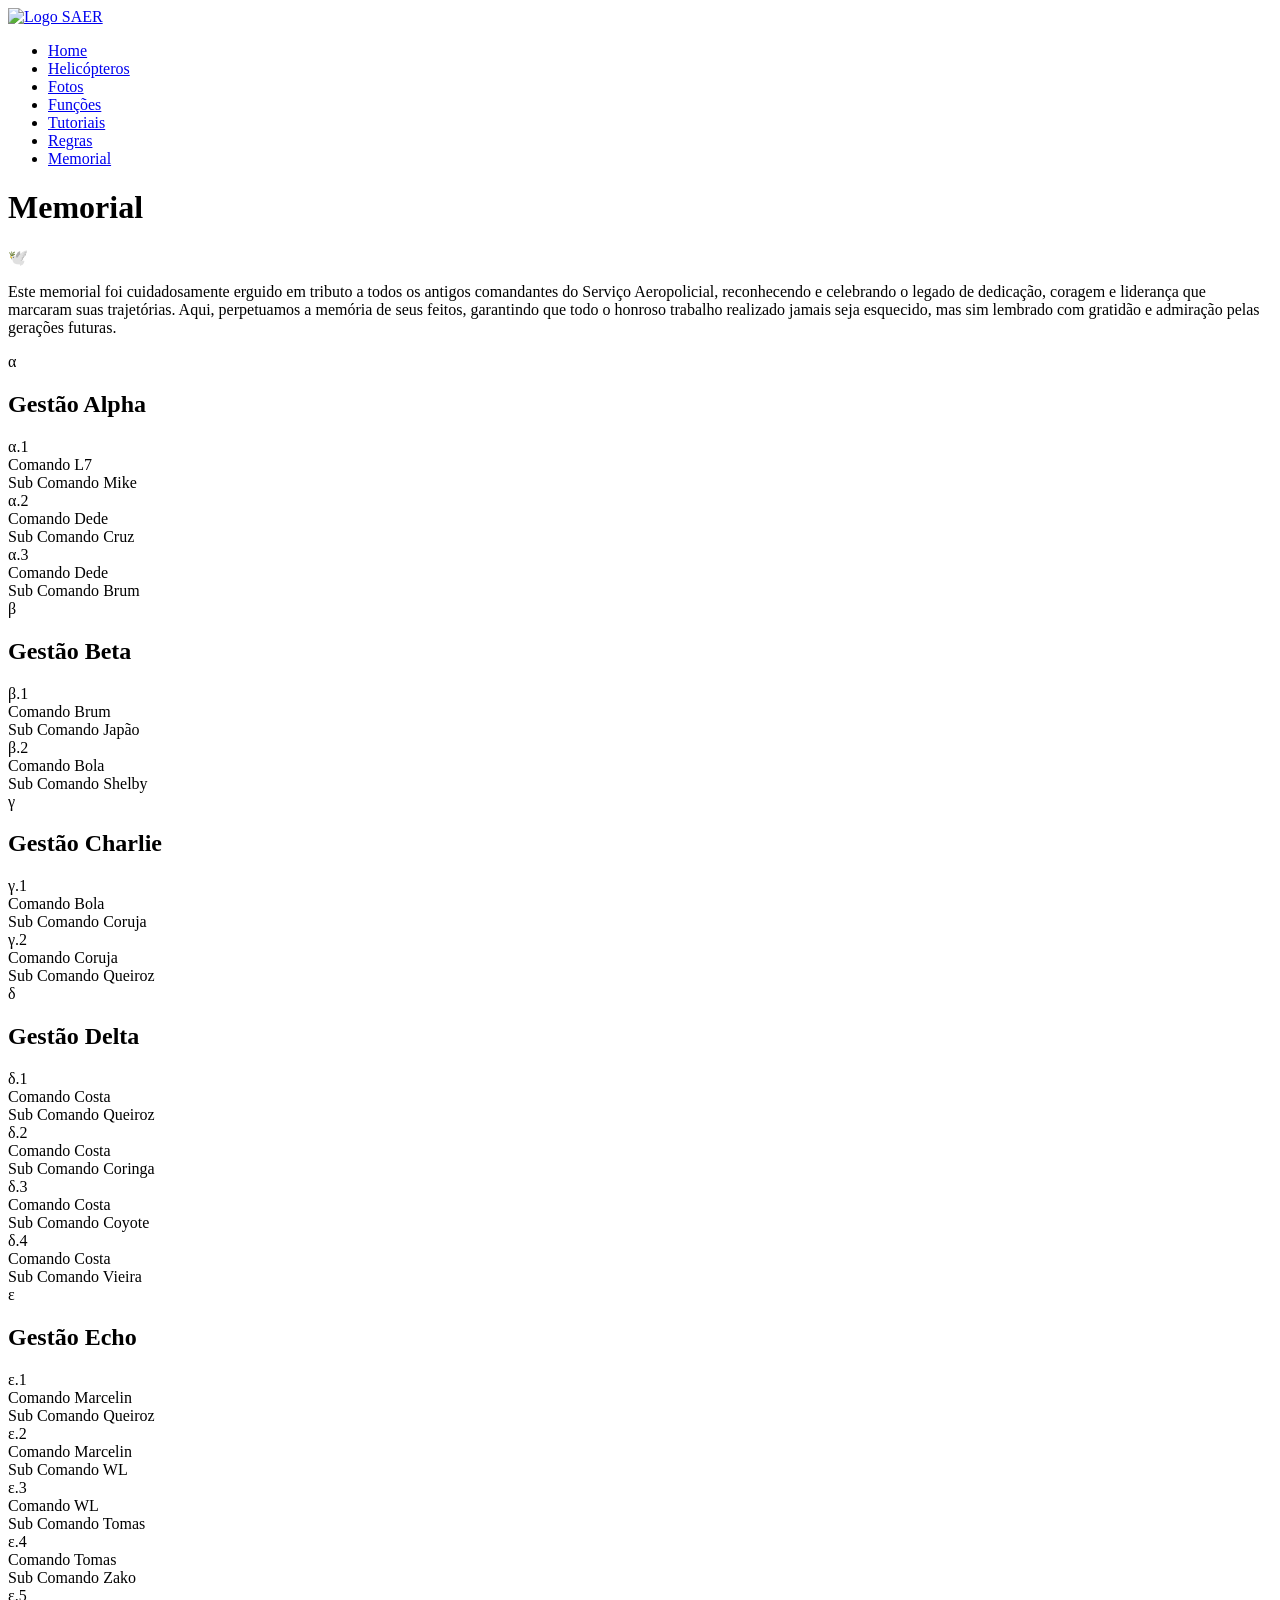
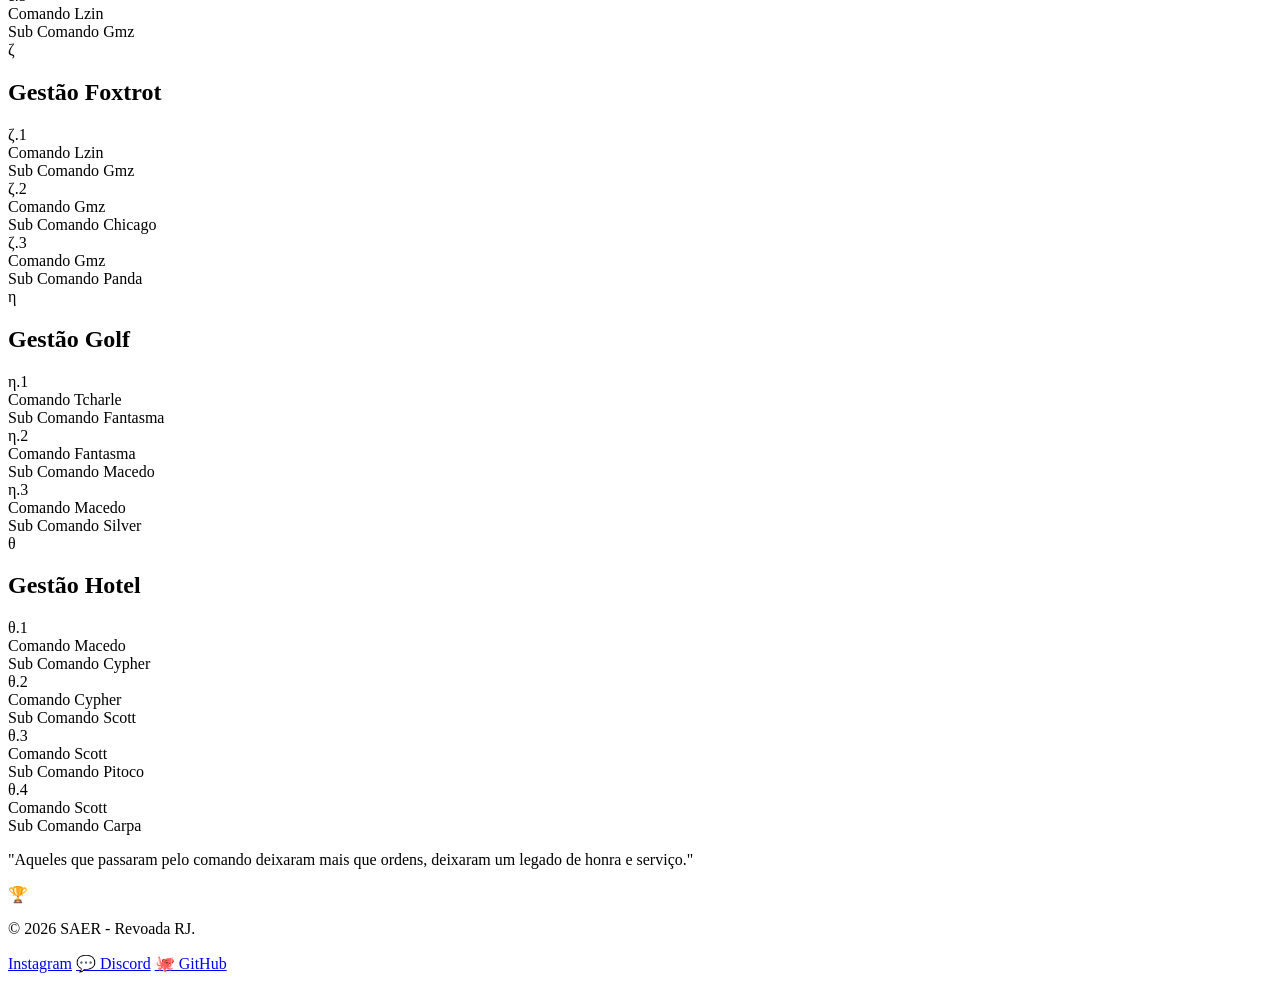
==== public/memorial.html @ 1b2224db "Update no memorial.html Carpa foi adicionado ao memorial." ====
<!DOCTYPE html>
<html lang="pt-br">
<head>
    <meta charset="UTF-8">
    <meta name="viewport" content="width=device-width, initial-scale=1.0">
    <title>SAER - Memorial</title>
    <link rel="stylesheet" href="../style/memorial.css">
    <link rel="icon" type="image/x-icon" href="../image/SaerLogo.png">
    <link href="https://fonts.googleapis.com/css2?family=Anton&display=swap" rel="stylesheet">
</head>
<body>
    <header class="header">
        <a href="../index.html" class="logo">
            <img src="../image/SaerLogo.png" alt="Logo SAER" class="logo1">
        </a>

        <nav>
            <ul class="nav-menu">
                <li><a href="../index.html">Home</a></li>
                <li><a href="helicopteros.html">Helicópteros</a></li>
                <li><a href="galeria.html">Fotos</a></li>
                <li><a href="funcoes.html">Funções</a></li>
                <li><a href="tutoriais.html">Tutoriais</a></li>
                <li><a href="regras.html">Regras</a></li>
                <li><a href="memorial.html" class="ativo">Memorial</a></li>
            </ul>
        </nav>
    </header>
    
    <main class="main">
        <div class="main-content">
            <h1>Memorial</h1>
        </div>
    </main>
    
    <section class="memorial-sec">
        <!-- Introdução -->
        <div class="memorial-intro">
            <div class="intro-icon">🕊️</div>
            <p>Este memorial foi cuidadosamente erguido em tributo a todos os antigos comandantes do Serviço Aeropolicial, reconhecendo e celebrando o legado de dedicação, coragem e liderança que marcaram suas trajetórias. Aqui, perpetuamos a memória de seus feitos, garantindo que todo o honroso trabalho realizado jamais seja esquecido, mas sim lembrado com gratidão e admiração pelas gerações futuras.</p>
        </div>

        <!-- Linha do Tempo das Gestões -->
        <div class="timeline">
            
            <!-- Gestão Alpha -->
            <div class="gestao-card">
                <div class="gestao-header alpha">
                    <div class="gestao-titulo">
                        <span class="gestao-letra">α</span>
                        <h2>Gestão Alpha</h2>
                    </div>
                    <div class="gestao-emblema"></div>
                </div>
                <div class="gestao-body">
                    <div class="comando-item">
                        <div class="comando-numero">α.1</div>
                        <div class="comando-detalhes">
                            <div class="cargo">
                                <span class="cargo-titulo">Comando</span>
                                <span class="cargo-nome">L7</span>
                            </div>
                            <div class="cargo">
                                <span class="cargo-titulo">Sub Comando</span>
                                <span class="cargo-nome">Mike</span>
                            </div>
                        </div>
                    </div>
                    <div class="comando-item">
                        <div class="comando-numero">α.2</div>
                        <div class="comando-detalhes">
                            <div class="cargo">
                                <span class="cargo-titulo">Comando</span>
                                <span class="cargo-nome">Dede</span>
                            </div>
                            <div class="cargo">
                                <span class="cargo-titulo">Sub Comando</span>
                                <span class="cargo-nome">Cruz</span>
                            </div>
                        </div>
                    </div>
                    <div class="comando-item">
                        <div class="comando-numero">α.3</div>
                        <div class="comando-detalhes">
                            <div class="cargo">
                                <span class="cargo-titulo">Comando</span>
                                <span class="cargo-nome">Dede</span>
                            </div>
                            <div class="cargo">
                                <span class="cargo-titulo">Sub Comando</span>
                                <span class="cargo-nome">Brum</span>
                            </div>
                        </div>
                    </div>
                </div>
            </div>

            <!-- Gestão Beta -->
            <div class="gestao-card">
                <div class="gestao-header beta">
                    <div class="gestao-titulo">
                        <span class="gestao-letra">β</span>
                        <h2>Gestão Beta</h2>
                    </div>
                    <div class="gestao-emblema"></div>
                </div>
                <div class="gestao-body">
                    <div class="comando-item">
                        <div class="comando-numero">β.1</div>
                        <div class="comando-detalhes">
                            <div class="cargo">
                                <span class="cargo-titulo">Comando</span>
                                <span class="cargo-nome">Brum</span>
                            </div>
                            <div class="cargo">
                                <span class="cargo-titulo">Sub Comando</span>
                                <span class="cargo-nome">Japão</span>
                            </div>
                        </div>
                    </div>
                    <div class="comando-item">
                        <div class="comando-numero">β.2</div>
                        <div class="comando-detalhes">
                            <div class="cargo">
                                <span class="cargo-titulo">Comando</span>
                                <span class="cargo-nome">Bola</span>
                            </div>
                            <div class="cargo">
                                <span class="cargo-titulo">Sub Comando</span>
                                <span class="cargo-nome">Shelby</span>
                            </div>
                        </div>
                    </div>
                </div>
            </div>

            <!-- Gestão Charlie -->
            <div class="gestao-card">
                <div class="gestao-header charlie">
                    <div class="gestao-titulo">
                        <span class="gestao-letra">γ</span>
                        <h2>Gestão Charlie</h2>
                    </div>
                    <div class="gestao-emblema"></div>
                </div>
                <div class="gestao-body">
                    <div class="comando-item">
                        <div class="comando-numero">γ.1</div>
                        <div class="comando-detalhes">
                            <div class="cargo">
                                <span class="cargo-titulo">Comando</span>
                                <span class="cargo-nome">Bola</span>
                            </div>
                            <div class="cargo">
                                <span class="cargo-titulo">Sub Comando</span>
                                <span class="cargo-nome">Coruja</span>
                            </div>
                        </div>
                    </div>
                    <div class="comando-item">
                        <div class="comando-numero">γ.2</div>
                        <div class="comando-detalhes">
                            <div class="cargo">
                                <span class="cargo-titulo">Comando</span>
                                <span class="cargo-nome">Coruja</span>
                            </div>
                            <div class="cargo">
                                <span class="cargo-titulo">Sub Comando</span>
                                <span class="cargo-nome">Queiroz</span>
                            </div>
                        </div>
                    </div>
                </div>
            </div>

            <!-- Gestão Delta -->
            <div class="gestao-card">
                <div class="gestao-header delta">
                    <div class="gestao-titulo">
                        <span class="gestao-letra">δ</span>
                        <h2>Gestão Delta</h2>
                    </div>
                    <div class="gestao-emblema"></div>
                </div>
                <div class="gestao-body">
                    <div class="comando-item">
                        <div class="comando-numero">δ.1</div>
                        <div class="comando-detalhes">
                            <div class="cargo">
                                <span class="cargo-titulo">Comando</span>
                                <span class="cargo-nome">Costa</span>
                            </div>
                            <div class="cargo">
                                <span class="cargo-titulo">Sub Comando</span>
                                <span class="cargo-nome">Queiroz</span>
                            </div>
                        </div>
                    </div>
                    <div class="comando-item">
                        <div class="comando-numero">δ.2</div>
                        <div class="comando-detalhes">
                            <div class="cargo">
                                <span class="cargo-titulo">Comando</span>
                                <span class="cargo-nome">Costa</span>
                            </div>
                            <div class="cargo">
                                <span class="cargo-titulo">Sub Comando</span>
                                <span class="cargo-nome">Coringa</span>
                            </div>
                        </div>
                    </div>
                    <div class="comando-item">
                        <div class="comando-numero">δ.3</div>
                        <div class="comando-detalhes">
                            <div class="cargo">
                                <span class="cargo-titulo">Comando</span>
                                <span class="cargo-nome">Costa</span>
                            </div>
                            <div class="cargo">
                                <span class="cargo-titulo">Sub Comando</span>
                                <span class="cargo-nome">Coyote</span>
                            </div>
                        </div>
                    </div>
                    <div class="comando-item">
                        <div class="comando-numero">δ.4</div>
                        <div class="comando-detalhes">
                            <div class="cargo">
                                <span class="cargo-titulo">Comando</span>
                                <span class="cargo-nome">Costa</span>
                            </div>
                            <div class="cargo">
                                <span class="cargo-titulo">Sub Comando</span>
                                <span class="cargo-nome">Vieira</span>
                            </div>
                        </div>
                    </div>
                </div>
            </div>

            <!-- Gestão Echo -->
            <div class="gestao-card">
                <div class="gestao-header echo">
                    <div class="gestao-titulo">
                        <span class="gestao-letra">ε</span>
                        <h2>Gestão Echo</h2>
                    </div>
                    <div class="gestao-emblema"></div>
                </div>
                <div class="gestao-body">
                    <div class="comando-item">
                        <div class="comando-numero">ε.1</div>
                        <div class="comando-detalhes">
                            <div class="cargo">
                                <span class="cargo-titulo">Comando</span>
                                <span class="cargo-nome">Marcelin</span>
                            </div>
                            <div class="cargo">
                                <span class="cargo-titulo">Sub Comando</span>
                                <span class="cargo-nome">Queiroz</span>
                            </div>
                        </div>
                    </div>
                    <div class="comando-item">
                        <div class="comando-numero">ε.2</div>
                        <div class="comando-detalhes">
                            <div class="cargo">
                                <span class="cargo-titulo">Comando</span>
                                <span class="cargo-nome">Marcelin</span>
                            </div>
                            <div class="cargo">
                                <span class="cargo-titulo">Sub Comando</span>
                                <span class="cargo-nome">WL</span>
                            </div>
                        </div>
                    </div>
                    <div class="comando-item">
                        <div class="comando-numero">ε.3</div>
                        <div class="comando-detalhes">
                            <div class="cargo">
                                <span class="cargo-titulo">Comando</span>
                                <span class="cargo-nome">WL</span>
                            </div>
                            <div class="cargo">
                                <span class="cargo-titulo">Sub Comando</span>
                                <span class="cargo-nome">Tomas</span>
                            </div>
                        </div>
                    </div>
                    <div class="comando-item">
                        <div class="comando-numero">ε.4</div>
                        <div class="comando-detalhes">
                            <div class="cargo">
                                <span class="cargo-titulo">Comando</span>
                                <span class="cargo-nome">Tomas</span>
                            </div>
                            <div class="cargo">
                                <span class="cargo-titulo">Sub Comando</span>
                                <span class="cargo-nome">Zako</span>
                            </div>
                        </div>
                    </div>
                    <div class="comando-item">
                        <div class="comando-numero">ε.5</div>
                        <div class="comando-detalhes">
                            <div class="cargo">
                                <span class="cargo-titulo">Comando</span>
                                <span class="cargo-nome">Lzin</span>
                            </div>
                            <div class="cargo">
                                <span class="cargo-titulo">Sub Comando</span>
                                <span class="cargo-nome">Gmz</span>
                            </div>
                        </div>
                    </div>
                </div>
            </div>

            <!-- Gestão Foxtrot -->
            <div class="gestao-card">
                <div class="gestao-header foxtrot">
                    <div class="gestao-titulo">
                        <span class="gestao-letra">ζ</span>
                        <h2>Gestão Foxtrot</h2>
                    </div>
                    <div class="gestao-emblema"></div>
                </div>
                <div class="gestao-body">
                    <div class="comando-item">
                        <div class="comando-numero">ζ.1</div>
                        <div class="comando-detalhes">
                            <div class="cargo">
                                <span class="cargo-titulo">Comando</span>
                                <span class="cargo-nome">Lzin</span>
                            </div>
                            <div class="cargo">
                                <span class="cargo-titulo">Sub Comando</span>
                                <span class="cargo-nome">Gmz</span>
                            </div>
                        </div>
                    </div>
                    <div class="comando-item">
                        <div class="comando-numero">ζ.2</div>
                        <div class="comando-detalhes">
                            <div class="cargo">
                                <span class="cargo-titulo">Comando</span>
                                <span class="cargo-nome">Gmz</span>
                            </div>
                            <div class="cargo">
                                <span class="cargo-titulo">Sub Comando</span>
                                <span class="cargo-nome">Chicago</span>
                            </div>
                        </div>
                    </div>
                    <div class="comando-item">
                        <div class="comando-numero">ζ.3</div>
                        <div class="comando-detalhes">
                            <div class="cargo">
                                <span class="cargo-titulo">Comando</span>
                                <span class="cargo-nome">Gmz</span>
                            </div>
                            <div class="cargo">
                                <span class="cargo-titulo">Sub Comando</span>
                                <span class="cargo-nome">Panda</span>
                            </div>
                        </div>
                    </div>
                </div>
            </div>

            <!-- Gestão Golf -->
            <div class="gestao-card">
                <div class="gestao-header golf">
                    <div class="gestao-titulo">
                        <span class="gestao-letra">η</span>
                        <h2>Gestão Golf</h2>
                    </div>
                    <div class="gestao-emblema"></div>
                </div>
                <div class="gestao-body">
                    <div class="comando-item">
                        <div class="comando-numero">η.1</div>
                        <div class="comando-detalhes">
                            <div class="cargo">
                                <span class="cargo-titulo">Comando</span>
                                <span class="cargo-nome">Tcharle</span>
                            </div>
                            <div class="cargo">
                                <span class="cargo-titulo">Sub Comando</span>
                                <span class="cargo-nome">Fantasma</span>
                            </div>
                        </div>
                    </div>
                    <div class="comando-item">
                        <div class="comando-numero">η.2</div>
                        <div class="comando-detalhes">
                            <div class="cargo">
                                <span class="cargo-titulo">Comando</span>
                                <span class="cargo-nome">Fantasma</span>
                            </div>
                            <div class="cargo">
                                <span class="cargo-titulo">Sub Comando</span>
                                <span class="cargo-nome">Macedo</span>
                            </div>
                        </div>
                    </div>
                    <div class="comando-item">
                        <div class="comando-numero">η.3</div>
                        <div class="comando-detalhes">
                            <div class="cargo">
                                <span class="cargo-titulo">Comando</span>
                                <span class="cargo-nome">Macedo</span>
                            </div>
                            <div class="cargo">
                                <span class="cargo-titulo">Sub Comando</span>
                                <span class="cargo-nome">Silver</span>
                            </div>
                        </div>
                    </div>
                </div>
            </div>

            <!-- Gestão Hotel -->
            <div class="gestao-card">
                <div class="gestao-header hotel">
                    <div class="gestao-titulo">
                        <span class="gestao-letra">θ</span>
                        <h2>Gestão Hotel</h2>
                    </div>
                    <div class="gestao-emblema"></div>
                </div>
                <div class="gestao-body">
                    <div class="comando-item">
                        <div class="comando-numero">θ.1</div>
                        <div class="comando-detalhes">
                            <div class="cargo">
                                <span class="cargo-titulo">Comando</span>
                                <span class="cargo-nome">Macedo</span>
                            </div>
                            <div class="cargo">
                                <span class="cargo-titulo">Sub Comando</span>
                                <span class="cargo-nome">Cypher</span>
                            </div>
                        </div>
                    </div>
                    <div class="comando-item">
                        <div class="comando-numero">θ.2</div>
                        <div class="comando-detalhes">
                            <div class="cargo">
                                <span class="cargo-titulo">Comando</span>
                                <span class="cargo-nome">Cypher</span>
                            </div>
                            <div class="cargo">
                                <span class="cargo-titulo">Sub Comando</span>
                                <span class="cargo-nome">Scott</span>
                            </div>
                        </div>
                    </div>
                    <div class="comando-item">
                        <div class="comando-numero">θ.3</div>
                        <div class="comando-detalhes">
                            <div class="cargo">
                                <span class="cargo-titulo">Comando</span>
                                <span class="cargo-nome">Scott</span>
                            </div>
                            <div class="cargo">
                                <span class="cargo-titulo">Sub Comando</span>
                                <span class="cargo-nome">Pitoco</span>
                            </div>
                        </div>
                        
                    </div>
                    <div class="comando-item">
                        <div class="comando-numero">θ.4</div>
                        <div class="comando-detalhes">
                            <div class="cargo">
                                <span class="cargo-titulo">Comando</span>
                                <span class="cargo-nome">Scott</span>
                            </div>
                            <div class="cargo">
                                <span class="cargo-titulo">Sub Comando</span>
                                <span class="cargo-nome">Carpa</span>
                            </div>
                </div>
            </div>

        </div>

        <!-- Mensagem Final -->
        <div class="memorial-footer">
            <p>"Aqueles que passaram pelo comando deixaram mais que ordens, deixaram um legado de honra e serviço."</p>
            <span class="footer-icon">🏆</span>
        </div>
    </section>
    
    <footer class="rodape">
        <div class="rodape-conteudo">
            <p>&copy; 2026 SAER - Revoada RJ.</p>
            <div class="redes">
                <a href="#">Instagram</a>
                <a href="https://discord.com/channels/1052430488205283449/1271597439274713162" title="Discord">💬 Discord</a>
                <a href="https://github.com/scotthzx" title="GitHub">🐙 GitHub</a>
            </div>
        </div>
    </footer>
</body>
</html>
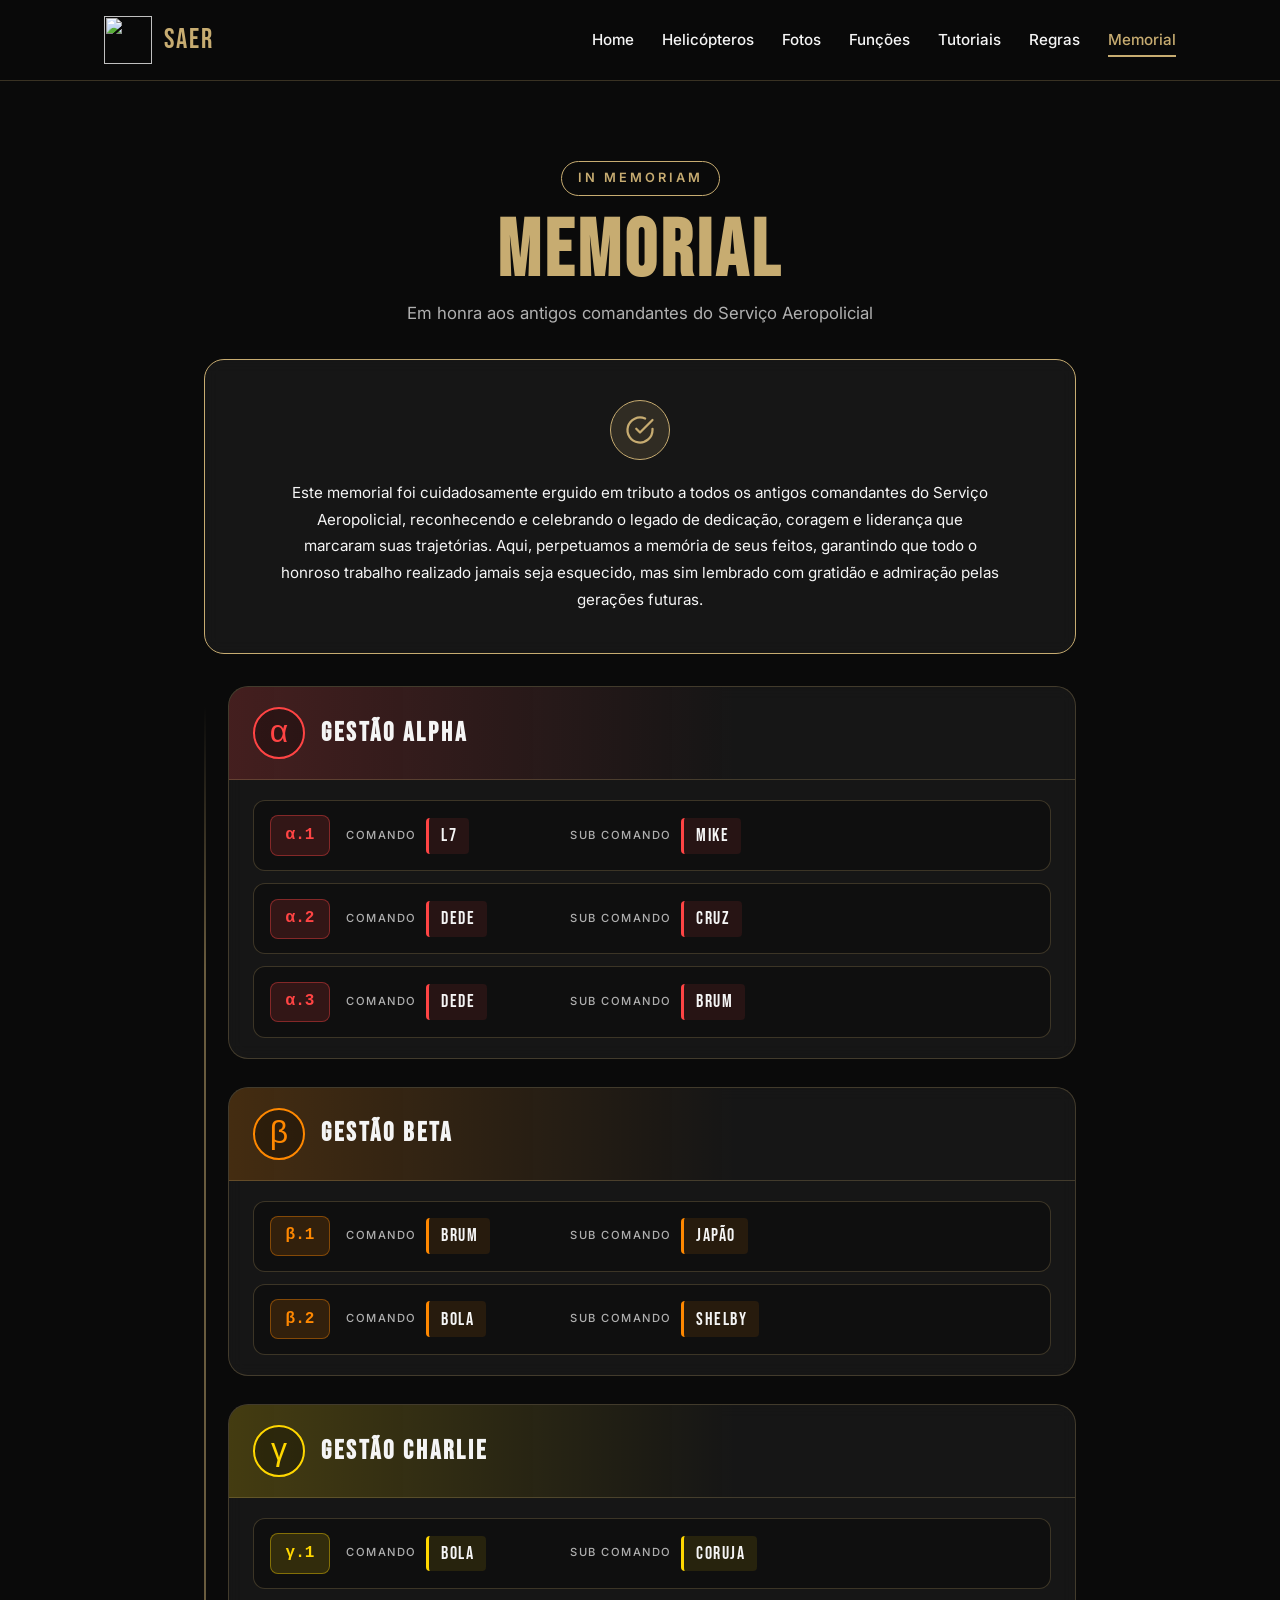
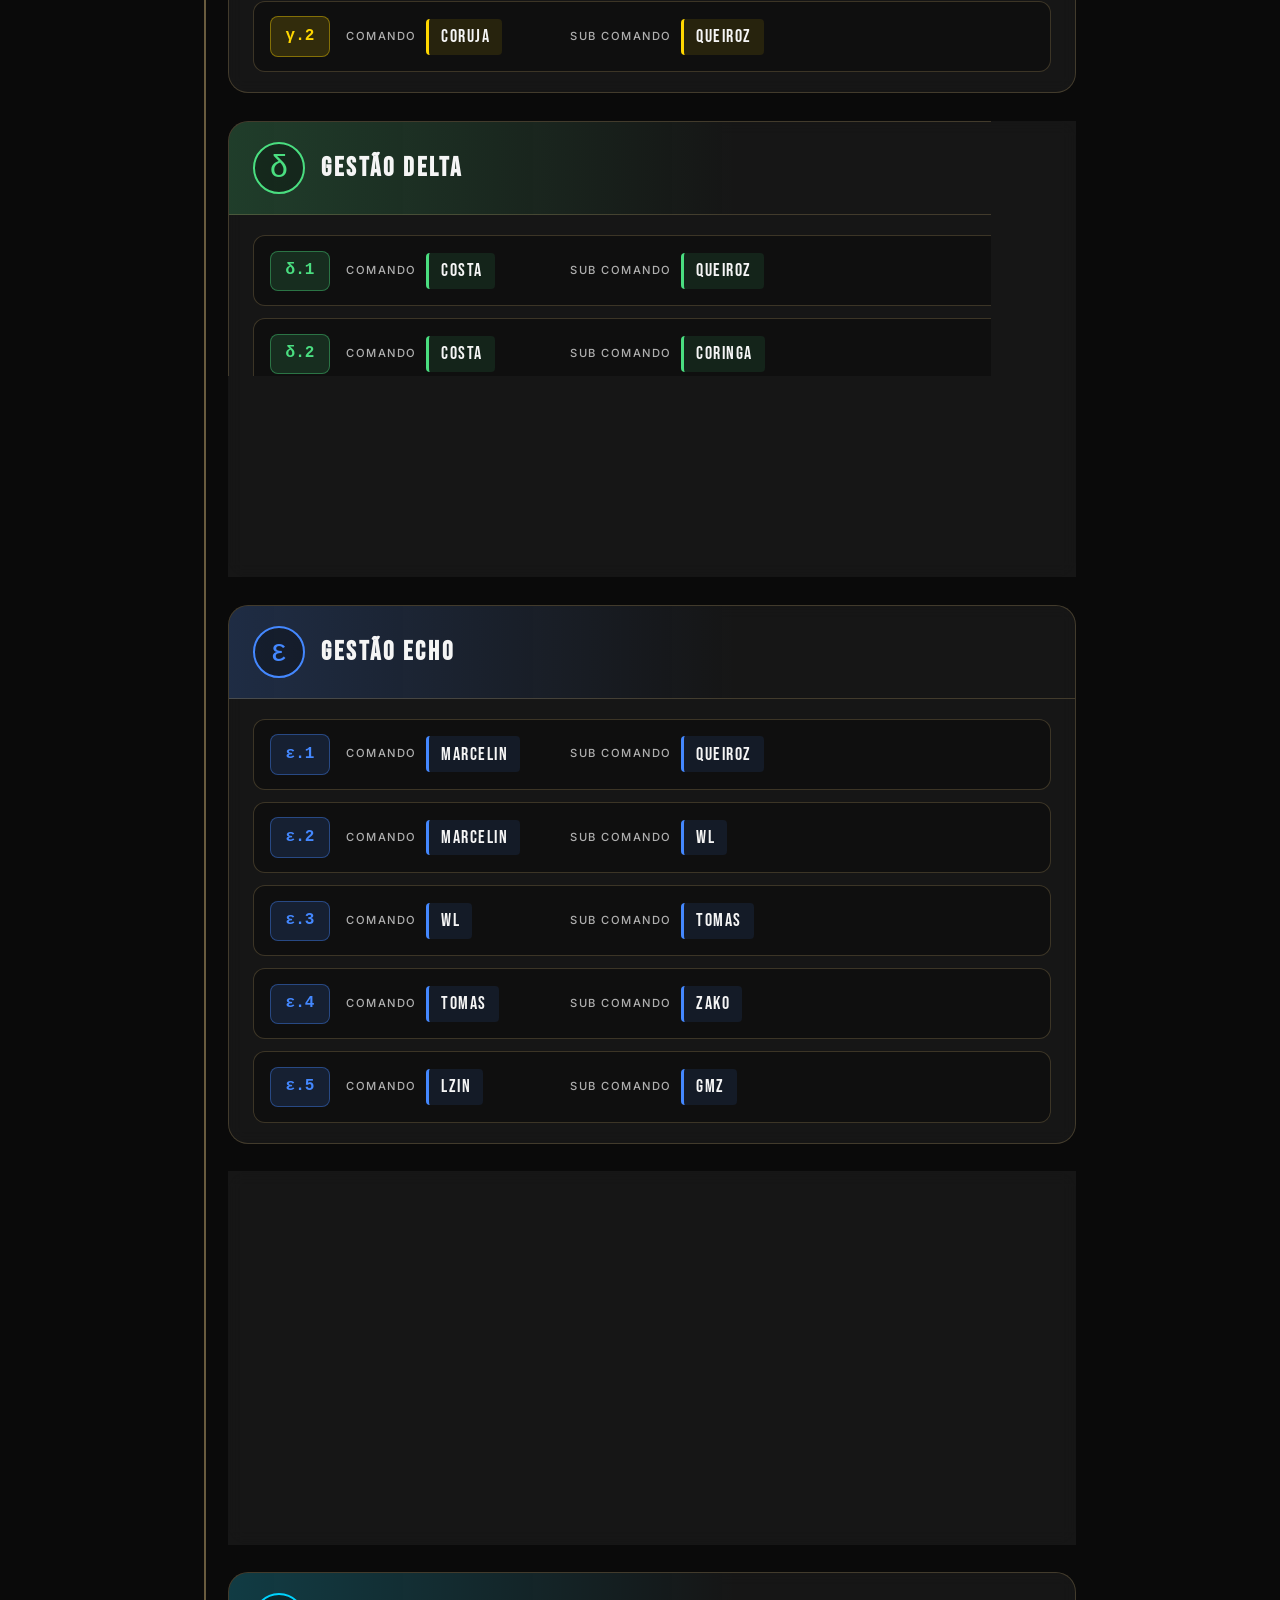
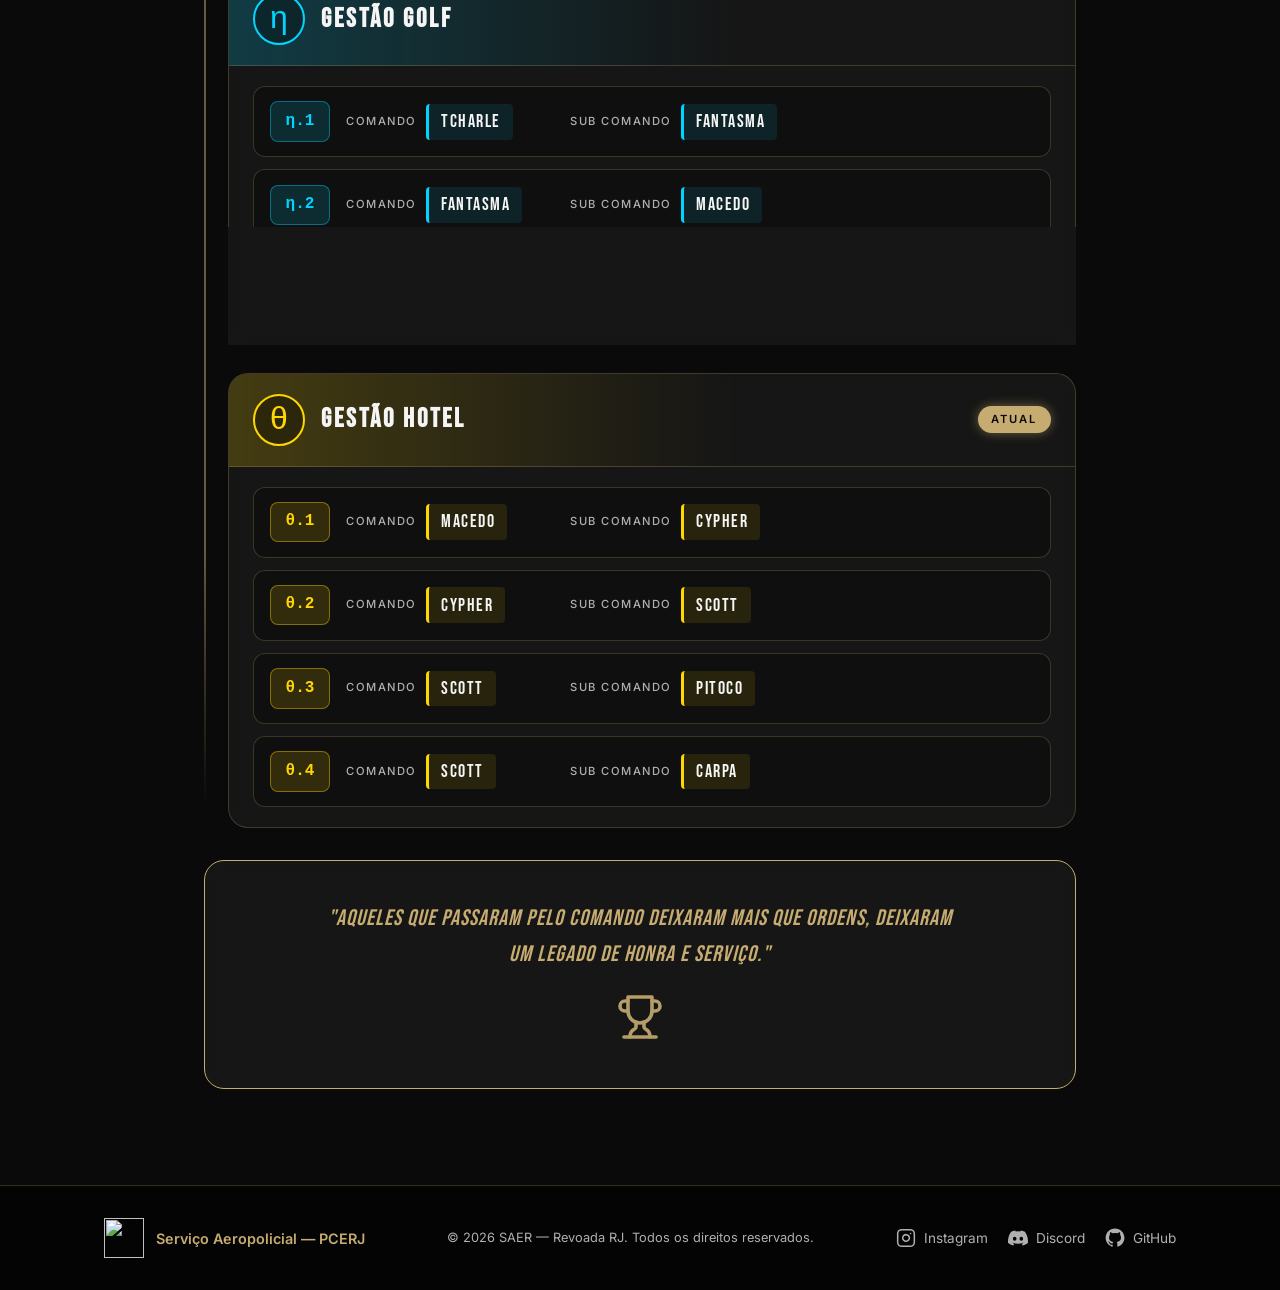
==== commit 03590bc3: "Remake do Site do SAER" ====
--- a/public/memorial.html
+++ b/public/memorial.html
@@ -1,507 +1,476 @@
 <!DOCTYPE html>
 <html lang="pt-br">
+
 <head>
     <meta charset="UTF-8">
     <meta name="viewport" content="width=device-width, initial-scale=1.0">
-    <title>SAER - Memorial</title>
-    <link rel="stylesheet" href="../style/memorial.css">
-    <link rel="icon" type="image/x-icon" href="../image/SaerLogo.png">
-    <link href="https://fonts.googleapis.com/css2?family=Anton&display=swap" rel="stylesheet">
+    <meta name="description"
+        content="Memorial do SAER - Homenagem aos antigos comandantes do Serviço Aeropolicial da PCERJ.">
+    <meta name="theme-color" content="#0a0a0a">
+
+    <meta property="og:title" content="Memorial - SAER">
+    <meta property="og:description" content="Homenagem aos antigos comandantes do Serviço Aeropolicial.">
+    <meta property="og:image" content="../image/SaerLogo.png">
+    <meta property="og:type" content="website">
+
+    <title>Memorial - SAER</title>
+
+    <link rel="icon" type="image/png" href="../image/SaerLogo.png">
+
+    <link rel="preconnect" href="https://fonts.googleapis.com">
+    <link rel="preconnect" href="https://fonts.gstatic.com" crossorigin>
+    <link href="https://fonts.googleapis.com/css2?family=Bebas+Neue&family=Inter:wght@400;500;600;700&display=swap"
+        rel="stylesheet">
+
+    <link rel="stylesheet" href="../css/base.css">
+    <link rel="stylesheet" href="../css/memorial.css">
+
+    <script defer src="../script/app5.js"></script>
 </head>
+
 <body>
+
+    <!-- ==================== HEADER ==================== -->
     <header class="header">
-        <a href="../index.html" class="logo">
-            <img src="../image/SaerLogo.png" alt="Logo SAER" class="logo1">
-        </a>
-
-        <nav>
-            <ul class="nav-menu">
-                <li><a href="../index.html">Home</a></li>
-                <li><a href="helicopteros.html">Helicópteros</a></li>
-                <li><a href="galeria.html">Fotos</a></li>
-                <li><a href="funcoes.html">Funções</a></li>
-                <li><a href="tutoriais.html">Tutoriais</a></li>
-                <li><a href="regras.html">Regras</a></li>
-                <li><a href="memorial.html" class="ativo">Memorial</a></li>
-            </ul>
-        </nav>
+        <div class="header-container">
+            <a href="../index.html" class="logo" aria-label="SAER - Página inicial">
+                <img src="../image/SaerLogo.png" alt="" width="48" height="48">
+                <span class="logo-texto">SAER</span>
+            </a>
+
+            <button class="menu-toggle" aria-label="Abrir menu" aria-expanded="false" aria-controls="nav-menu">
+                <svg width="28" height="28" viewBox="0 0 24 24" fill="none" stroke="currentColor" stroke-width="2"
+                    stroke-linecap="round" aria-hidden="true">
+                    <line x1="3" y1="6" x2="21" y2="6" />
+                    <line x1="3" y1="12" x2="21" y2="12" />
+                    <line x1="3" y1="18" x2="21" y2="18" />
+                </svg>
+            </button>
+
+            <nav class="nav" aria-label="Menu principal">
+                <ul class="nav-menu" id="nav-menu">
+                    <li><a href="../index.html">Home</a></li>
+                    <li><a href="helicopteros.html">Helicópteros</a></li>
+                    <li><a href="galeria.html">Fotos</a></li>
+                    <li><a href="funcoes.html">Funções</a></li>
+                    <li><a href="tutoriais.html">Tutoriais</a></li>
+                    <li><a href="regras.html">Regras</a></li>
+                    <li><a href="memorial.html" class="ativo" aria-current="page">Memorial</a></li>
+                </ul>
+            </nav>
+        </div>
     </header>
-    
-    <main class="main">
-        <div class="main-content">
-            <h1>Memorial</h1>
-        </div>
+
+    <main>
+
+        <!-- ==================== TÍTULO ==================== -->
+        <section class="page-header" aria-labelledby="page-titulo">
+            <span class="hero-tag">In Memoriam</span>
+            <h1 id="page-titulo">Memorial</h1>
+            <p>Em honra aos antigos comandantes do Serviço Aeropolicial</p>
+        </section>
+
+        <!-- ==================== CONTEÚDO ==================== -->
+        <section class="memorial-sec" aria-label="Memorial do SAER">
+
+            <!-- Introdução -->
+            <div class="memorial-intro">
+                <span class="memorial-intro-icone" aria-hidden="true">
+                    <svg viewBox="0 0 24 24" fill="none" stroke="currentColor" stroke-width="1.8" stroke-linecap="round"
+                        stroke-linejoin="round">
+                        <path d="M22 11.08V12a10 10 0 1 1-5.93-9.14" />
+                        <polyline points="22 4 12 14.01 9 11.01" />
+                    </svg>
+                </span>
+                <p>
+                    Este memorial foi cuidadosamente erguido em tributo a todos os antigos comandantes do Serviço
+                    Aeropolicial, reconhecendo e celebrando o legado de dedicação, coragem e liderança que marcaram
+                    suas trajetórias. Aqui, perpetuamos a memória de seus feitos, garantindo que todo o honroso
+                    trabalho realizado jamais seja esquecido, mas sim lembrado com gratidão e admiração pelas
+                    gerações futuras.
+                </p>
+            </div>
+
+            <!-- Linha do tempo das gestões -->
+            <ol class="timeline" aria-label="Linha do tempo das gestões">
+
+                <!-- ========== GESTÃO ALPHA ========== -->
+                <li class="gestao" data-cor="red">
+                    <header class="gestao-header">
+                        <span class="gestao-letra" aria-hidden="true">α</span>
+                        <h2>Gestão Alpha</h2>
+                    </header>
+                    <dl class="gestao-body">
+                        <div class="comando">
+                            <dt class="comando-numero">α.1</dt>
+                            <dd class="comando-cargos">
+                                <div class="cargo"><span class="cargo-titulo">Comando</span><span
+                                        class="cargo-nome">L7</span></div>
+                                <div class="cargo"><span class="cargo-titulo">Sub Comando</span><span
+                                        class="cargo-nome">Mike</span></div>
+                            </dd>
+                        </div>
+                        <div class="comando">
+                            <dt class="comando-numero">α.2</dt>
+                            <dd class="comando-cargos">
+                                <div class="cargo"><span class="cargo-titulo">Comando</span><span
+                                        class="cargo-nome">Dede</span></div>
+                                <div class="cargo"><span class="cargo-titulo">Sub Comando</span><span
+                                        class="cargo-nome">Cruz</span></div>
+                            </dd>
+                        </div>
+                        <div class="comando">
+                            <dt class="comando-numero">α.3</dt>
+                            <dd class="comando-cargos">
+                                <div class="cargo"><span class="cargo-titulo">Comando</span><span
+                                        class="cargo-nome">Dede</span></div>
+                                <div class="cargo"><span class="cargo-titulo">Sub Comando</span><span
+                                        class="cargo-nome">Brum</span></div>
+                            </dd>
+                        </div>
+                    </dl>
+                </li>
+
+                <!-- ========== GESTÃO BETA ========== -->
+                <li class="gestao" data-cor="orange">
+                    <header class="gestao-header">
+                        <span class="gestao-letra" aria-hidden="true">β</span>
+                        <h2>Gestão Beta</h2>
+                    </header>
+                    <dl class="gestao-body">
+                        <div class="comando">
+                            <dt class="comando-numero">β.1</dt>
+                            <dd class="comando-cargos">
+                                <div class="cargo"><span class="cargo-titulo">Comando</span><span
+                                        class="cargo-nome">Brum</span></div>
+                                <div class="cargo"><span class="cargo-titulo">Sub Comando</span><span
+                                        class="cargo-nome">Japão</span></div>
+                            </dd>
+                        </div>
+                        <div class="comando">
+                            <dt class="comando-numero">β.2</dt>
+                            <dd class="comando-cargos">
+                                <div class="cargo"><span class="cargo-titulo">Comando</span><span
+                                        class="cargo-nome">Bola</span></div>
+                                <div class="cargo"><span class="cargo-titulo">Sub Comando</span><span
+                                        class="cargo-nome">Shelby</span></div>
+                            </dd>
+                        </div>
+                    </dl>
+                </li>
+
+                <!-- ========== GESTÃO CHARLIE ========== -->
+                <li class="gestao" data-cor="gold">
+                    <header class="gestao-header">
+                        <span class="gestao-letra" aria-hidden="true">γ</span>
+                        <h2>Gestão Charlie</h2>
+                    </header>
+                    <dl class="gestao-body">
+                        <div class="comando">
+                            <dt class="comando-numero">γ.1</dt>
+                            <dd class="comando-cargos">
+                                <div class="cargo"><span class="cargo-titulo">Comando</span><span
+                                        class="cargo-nome">Bola</span></div>
+                                <div class="cargo"><span class="cargo-titulo">Sub Comando</span><span
+                                        class="cargo-nome">Coruja</span></div>
+                            </dd>
+                        </div>
+                        <div class="comando">
+                            <dt class="comando-numero">γ.2</dt>
+                            <dd class="comando-cargos">
+                                <div class="cargo"><span class="cargo-titulo">Comando</span><span
+                                        class="cargo-nome">Coruja</span></div>
+                                <div class="cargo"><span class="cargo-titulo">Sub Comando</span><span
+                                        class="cargo-nome">Queiroz</span></div>
+                            </dd>
+                        </div>
+                    </dl>
+                </li>
+
+                <!-- ========== GESTÃO DELTA ========== -->
+                <li class="gestao" data-cor="green">
+                    <header class="gestao-header">
+                        <span class="gestao-letra" aria-hidden="true">δ</span>
+                        <h2>Gestão Delta</h2>
+                    </header>
+                    <dl class="gestao-body">
+                        <div class="comando">
+                            <dt class="comando-numero">δ.1</dt>
+                            <dd class="comando-cargos">
+                                <div class="cargo"><span class="cargo-titulo">Comando</span><span
+                                        class="cargo-nome">Costa</span></div>
+                                <div class="cargo"><span class="cargo-titulo">Sub Comando</span><span
+                                        class="cargo-nome">Queiroz</span></div>
+                            </dd>
+                        </div>
+                        <div class="comando">
+                            <dt class="comando-numero">δ.2</dt>
+                            <dd class="comando-cargos">
+                                <div class="cargo"><span class="cargo-titulo">Comando</span><span
+                                        class="cargo-nome">Costa</span></div>
+                                <div class="cargo"><span class="cargo-titulo">Sub Comando</span><span
+                                        class="cargo-nome">Coringa</span></div>
+                            </dd>
+                        </div>
+                        <div class="comando">
+                            <dt class="comando-numero">δ.3</dt>
+                            <dd class="comando-cargos">
+                                <div class="cargo"><span class="cargo-titulo">Comando</span><span
+                                        class="cargo-nome">Costa</span></div>
+                                <div class="cargo"><span class="cargo-titulo">Sub Comando</span><span
+                                        class="cargo-nome">Coyote</span></div>
+                            </dd>
+                        </div>
+                        <div class="comando">
+                            <dt class="comando-numero">δ.4</dt>
+                            <dd class="comando-cargos">
+                                <div class="cargo"><span class="cargo-titulo">Comando</span><span
+                                        class="cargo-nome">Costa</span></div>
+                                <div class="cargo"><span class="cargo-titulo">Sub Comando</span><span
+                                        class="cargo-nome">Vieira</span></div>
+                            </dd>
+                        </div>
+                    </dl>
+                </li>
+
+                <!-- ========== GESTÃO ECHO ========== -->
+                <li class="gestao" data-cor="blue">
+                    <header class="gestao-header">
+                        <span class="gestao-letra" aria-hidden="true">ε</span>
+                        <h2>Gestão Echo</h2>
+                    </header>
+                    <dl class="gestao-body">
+                        <div class="comando">
+                            <dt class="comando-numero">ε.1</dt>
+                            <dd class="comando-cargos">
+                                <div class="cargo"><span class="cargo-titulo">Comando</span><span
+                                        class="cargo-nome">Marcelin</span></div>
+                                <div class="cargo"><span class="cargo-titulo">Sub Comando</span><span
+                                        class="cargo-nome">Queiroz</span></div>
+                            </dd>
+                        </div>
+                        <div class="comando">
+                            <dt class="comando-numero">ε.2</dt>
+                            <dd class="comando-cargos">
+                                <div class="cargo"><span class="cargo-titulo">Comando</span><span
+                                        class="cargo-nome">Marcelin</span></div>
+                                <div class="cargo"><span class="cargo-titulo">Sub Comando</span><span
+                                        class="cargo-nome">WL</span></div>
+                            </dd>
+                        </div>
+                        <div class="comando">
+                            <dt class="comando-numero">ε.3</dt>
+                            <dd class="comando-cargos">
+                                <div class="cargo"><span class="cargo-titulo">Comando</span><span
+                                        class="cargo-nome">WL</span></div>
+                                <div class="cargo"><span class="cargo-titulo">Sub Comando</span><span
+                                        class="cargo-nome">Tomas</span></div>
+                            </dd>
+                        </div>
+                        <div class="comando">
+                            <dt class="comando-numero">ε.4</dt>
+                            <dd class="comando-cargos">
+                                <div class="cargo"><span class="cargo-titulo">Comando</span><span
+                                        class="cargo-nome">Tomas</span></div>
+                                <div class="cargo"><span class="cargo-titulo">Sub Comando</span><span
+                                        class="cargo-nome">Zako</span></div>
+                            </dd>
+                        </div>
+                        <div class="comando">
+                            <dt class="comando-numero">ε.5</dt>
+                            <dd class="comando-cargos">
+                                <div class="cargo"><span class="cargo-titulo">Comando</span><span
+                                        class="cargo-nome">Lzin</span></div>
+                                <div class="cargo"><span class="cargo-titulo">Sub Comando</span><span
+                                        class="cargo-nome">Gmz</span></div>
+                            </dd>
+                        </div>
+                    </dl>
+                </li>
+
+                <!-- ========== GESTÃO FOXTROT ========== -->
+                <li class="gestao" data-cor="pink">
+                    <header class="gestao-header">
+                        <span class="gestao-letra" aria-hidden="true">ζ</span>
+                        <h2>Gestão Foxtrot</h2>
+                    </header>
+                    <dl class="gestao-body">
+                        <div class="comando">
+                            <dt class="comando-numero">ζ.1</dt>
+                            <dd class="comando-cargos">
+                                <div class="cargo"><span class="cargo-titulo">Comando</span><span
+                                        class="cargo-nome">Lzin</span></div>
+                                <div class="cargo"><span class="cargo-titulo">Sub Comando</span><span
+                                        class="cargo-nome">Gmz</span></div>
+                            </dd>
+                        </div>
+                        <div class="comando">
+                            <dt class="comando-numero">ζ.2</dt>
+                            <dd class="comando-cargos">
+                                <div class="cargo"><span class="cargo-titulo">Comando</span><span
+                                        class="cargo-nome">Gmz</span></div>
+                                <div class="cargo"><span class="cargo-titulo">Sub Comando</span><span
+                                        class="cargo-nome">Chicago</span></div>
+                            </dd>
+                        </div>
+                        <div class="comando">
+                            <dt class="comando-numero">ζ.3</dt>
+                            <dd class="comando-cargos">
+                                <div class="cargo"><span class="cargo-titulo">Comando</span><span
+                                        class="cargo-nome">Gmz</span></div>
+                                <div class="cargo"><span class="cargo-titulo">Sub Comando</span><span
+                                        class="cargo-nome">Panda</span></div>
+                            </dd>
+                        </div>
+                    </dl>
+                </li>
+
+                <!-- ========== GESTÃO GOLF ========== -->
+                <li class="gestao" data-cor="cyan">
+                    <header class="gestao-header">
+                        <span class="gestao-letra" aria-hidden="true">η</span>
+                        <h2>Gestão Golf</h2>
+                    </header>
+                    <dl class="gestao-body">
+                        <div class="comando">
+                            <dt class="comando-numero">η.1</dt>
+                            <dd class="comando-cargos">
+                                <div class="cargo"><span class="cargo-titulo">Comando</span><span
+                                        class="cargo-nome">Tcharle</span></div>
+                                <div class="cargo"><span class="cargo-titulo">Sub Comando</span><span
+                                        class="cargo-nome">Fantasma</span></div>
+                            </dd>
+                        </div>
+                        <div class="comando">
+                            <dt class="comando-numero">η.2</dt>
+                            <dd class="comando-cargos">
+                                <div class="cargo"><span class="cargo-titulo">Comando</span><span
+                                        class="cargo-nome">Fantasma</span></div>
+                                <div class="cargo"><span class="cargo-titulo">Sub Comando</span><span
+                                        class="cargo-nome">Macedo</span></div>
+                            </dd>
+                        </div>
+                        <div class="comando">
+                            <dt class="comando-numero">η.3</dt>
+                            <dd class="comando-cargos">
+                                <div class="cargo"><span class="cargo-titulo">Comando</span><span
+                                        class="cargo-nome">Macedo</span></div>
+                                <div class="cargo"><span class="cargo-titulo">Sub Comando</span><span
+                                        class="cargo-nome">Silver</span></div>
+                            </dd>
+                        </div>
+                    </dl>
+                </li>
+
+                <!-- ========== GESTÃO HOTEL (atual) ========== -->
+                <li class="gestao atual" data-cor="gold">
+                    <header class="gestao-header">
+                        <span class="gestao-letra" aria-hidden="true">θ</span>
+                        <h2>Gestão Hotel</h2>
+                        <span class="gestao-tag-atual">Atual</span>
+                    </header>
+                    <dl class="gestao-body">
+                        <div class="comando">
+                            <dt class="comando-numero">θ.1</dt>
+                            <dd class="comando-cargos">
+                                <div class="cargo"><span class="cargo-titulo">Comando</span><span
+                                        class="cargo-nome">Macedo</span></div>
+                                <div class="cargo"><span class="cargo-titulo">Sub Comando</span><span
+                                        class="cargo-nome">Cypher</span></div>
+                            </dd>
+                        </div>
+                        <div class="comando">
+                            <dt class="comando-numero">θ.2</dt>
+                            <dd class="comando-cargos">
+                                <div class="cargo"><span class="cargo-titulo">Comando</span><span
+                                        class="cargo-nome">Cypher</span></div>
+                                <div class="cargo"><span class="cargo-titulo">Sub Comando</span><span
+                                        class="cargo-nome">Scott</span></div>
+                            </dd>
+                        </div>
+                        <div class="comando">
+                            <dt class="comando-numero">θ.3</dt>
+                            <dd class="comando-cargos">
+                                <div class="cargo"><span class="cargo-titulo">Comando</span><span
+                                        class="cargo-nome">Scott</span></div>
+                                <div class="cargo"><span class="cargo-titulo">Sub Comando</span><span
+                                        class="cargo-nome">Pitoco</span></div>
+                            </dd>
+                        </div>
+                        <div class="comando">
+                            <dt class="comando-numero">θ.4</dt>
+                            <dd class="comando-cargos">
+                                <div class="cargo"><span class="cargo-titulo">Comando</span><span
+                                        class="cargo-nome">Scott</span></div>
+                                <div class="cargo"><span class="cargo-titulo">Sub Comando</span><span
+                                        class="cargo-nome">Carpa</span></div>
+                            </dd>
+                        </div>
+                    </dl>
+                </li>
+
+            </ol>
+
+            <!-- Mensagem final -->
+            <footer class="memorial-footer">
+                <p>"Aqueles que passaram pelo comando deixaram mais que ordens, deixaram um legado de honra e serviço."
+                </p>
+                <span class="memorial-footer-icone" aria-hidden="true">
+                    <svg viewBox="0 0 24 24" fill="none" stroke="currentColor" stroke-width="1.8" stroke-linecap="round"
+                        stroke-linejoin="round">
+                        <path d="M6 9H4.5a2.5 2.5 0 0 1 0-5H6" />
+                        <path d="M18 9h1.5a2.5 2.5 0 0 0 0-5H18" />
+                        <path d="M4 22h16" />
+                        <path d="M10 14.66V17c0 .55-.47.98-.97 1.21C7.85 18.75 7 20.24 7 22" />
+                        <path d="M14 14.66V17c0 .55.47.98.97 1.21C16.15 18.75 17 20.24 17 22" />
+                        <path d="M18 2H6v7a6 6 0 0 0 12 0V2Z" />
+                    </svg>
+                </span>
+            </footer>
+
+        </section>
+
     </main>
-    
-    <section class="memorial-sec">
-        <!-- Introdução -->
-        <div class="memorial-intro">
-            <div class="intro-icon">🕊️</div>
-            <p>Este memorial foi cuidadosamente erguido em tributo a todos os antigos comandantes do Serviço Aeropolicial, reconhecendo e celebrando o legado de dedicação, coragem e liderança que marcaram suas trajetórias. Aqui, perpetuamos a memória de seus feitos, garantindo que todo o honroso trabalho realizado jamais seja esquecido, mas sim lembrado com gratidão e admiração pelas gerações futuras.</p>
-        </div>
-
-        <!-- Linha do Tempo das Gestões -->
-        <div class="timeline">
-            
-            <!-- Gestão Alpha -->
-            <div class="gestao-card">
-                <div class="gestao-header alpha">
-                    <div class="gestao-titulo">
-                        <span class="gestao-letra">α</span>
-                        <h2>Gestão Alpha</h2>
-                    </div>
-                    <div class="gestao-emblema"></div>
-                </div>
-                <div class="gestao-body">
-                    <div class="comando-item">
-                        <div class="comando-numero">α.1</div>
-                        <div class="comando-detalhes">
-                            <div class="cargo">
-                                <span class="cargo-titulo">Comando</span>
-                                <span class="cargo-nome">L7</span>
-                            </div>
-                            <div class="cargo">
-                                <span class="cargo-titulo">Sub Comando</span>
-                                <span class="cargo-nome">Mike</span>
-                            </div>
-                        </div>
-                    </div>
-                    <div class="comando-item">
-                        <div class="comando-numero">α.2</div>
-                        <div class="comando-detalhes">
-                            <div class="cargo">
-                                <span class="cargo-titulo">Comando</span>
-                                <span class="cargo-nome">Dede</span>
-                            </div>
-                            <div class="cargo">
-                                <span class="cargo-titulo">Sub Comando</span>
-                                <span class="cargo-nome">Cruz</span>
-                            </div>
-                        </div>
-                    </div>
-                    <div class="comando-item">
-                        <div class="comando-numero">α.3</div>
-                        <div class="comando-detalhes">
-                            <div class="cargo">
-                                <span class="cargo-titulo">Comando</span>
-                                <span class="cargo-nome">Dede</span>
-                            </div>
-                            <div class="cargo">
-                                <span class="cargo-titulo">Sub Comando</span>
-                                <span class="cargo-nome">Brum</span>
-                            </div>
-                        </div>
-                    </div>
-                </div>
-            </div>
-
-            <!-- Gestão Beta -->
-            <div class="gestao-card">
-                <div class="gestao-header beta">
-                    <div class="gestao-titulo">
-                        <span class="gestao-letra">β</span>
-                        <h2>Gestão Beta</h2>
-                    </div>
-                    <div class="gestao-emblema"></div>
-                </div>
-                <div class="gestao-body">
-                    <div class="comando-item">
-                        <div class="comando-numero">β.1</div>
-                        <div class="comando-detalhes">
-                            <div class="cargo">
-                                <span class="cargo-titulo">Comando</span>
-                                <span class="cargo-nome">Brum</span>
-                            </div>
-                            <div class="cargo">
-                                <span class="cargo-titulo">Sub Comando</span>
-                                <span class="cargo-nome">Japão</span>
-                            </div>
-                        </div>
-                    </div>
-                    <div class="comando-item">
-                        <div class="comando-numero">β.2</div>
-                        <div class="comando-detalhes">
-                            <div class="cargo">
-                                <span class="cargo-titulo">Comando</span>
-                                <span class="cargo-nome">Bola</span>
-                            </div>
-                            <div class="cargo">
-                                <span class="cargo-titulo">Sub Comando</span>
-                                <span class="cargo-nome">Shelby</span>
-                            </div>
-                        </div>
-                    </div>
-                </div>
-            </div>
-
-            <!-- Gestão Charlie -->
-            <div class="gestao-card">
-                <div class="gestao-header charlie">
-                    <div class="gestao-titulo">
-                        <span class="gestao-letra">γ</span>
-                        <h2>Gestão Charlie</h2>
-                    </div>
-                    <div class="gestao-emblema"></div>
-                </div>
-                <div class="gestao-body">
-                    <div class="comando-item">
-                        <div class="comando-numero">γ.1</div>
-                        <div class="comando-detalhes">
-                            <div class="cargo">
-                                <span class="cargo-titulo">Comando</span>
-                                <span class="cargo-nome">Bola</span>
-                            </div>
-                            <div class="cargo">
-                                <span class="cargo-titulo">Sub Comando</span>
-                                <span class="cargo-nome">Coruja</span>
-                            </div>
-                        </div>
-                    </div>
-                    <div class="comando-item">
-                        <div class="comando-numero">γ.2</div>
-                        <div class="comando-detalhes">
-                            <div class="cargo">
-                                <span class="cargo-titulo">Comando</span>
-                                <span class="cargo-nome">Coruja</span>
-                            </div>
-                            <div class="cargo">
-                                <span class="cargo-titulo">Sub Comando</span>
-                                <span class="cargo-nome">Queiroz</span>
-                            </div>
-                        </div>
-                    </div>
-                </div>
-            </div>
-
-            <!-- Gestão Delta -->
-            <div class="gestao-card">
-                <div class="gestao-header delta">
-                    <div class="gestao-titulo">
-                        <span class="gestao-letra">δ</span>
-                        <h2>Gestão Delta</h2>
-                    </div>
-                    <div class="gestao-emblema"></div>
-                </div>
-                <div class="gestao-body">
-                    <div class="comando-item">
-                        <div class="comando-numero">δ.1</div>
-                        <div class="comando-detalhes">
-                            <div class="cargo">
-                                <span class="cargo-titulo">Comando</span>
-                                <span class="cargo-nome">Costa</span>
-                            </div>
-                            <div class="cargo">
-                                <span class="cargo-titulo">Sub Comando</span>
-                                <span class="cargo-nome">Queiroz</span>
-                            </div>
-                        </div>
-                    </div>
-                    <div class="comando-item">
-                        <div class="comando-numero">δ.2</div>
-                        <div class="comando-detalhes">
-                            <div class="cargo">
-                                <span class="cargo-titulo">Comando</span>
-                                <span class="cargo-nome">Costa</span>
-                            </div>
-                            <div class="cargo">
-                                <span class="cargo-titulo">Sub Comando</span>
-                                <span class="cargo-nome">Coringa</span>
-                            </div>
-                        </div>
-                    </div>
-                    <div class="comando-item">
-                        <div class="comando-numero">δ.3</div>
-                        <div class="comando-detalhes">
-                            <div class="cargo">
-                                <span class="cargo-titulo">Comando</span>
-                                <span class="cargo-nome">Costa</span>
-                            </div>
-                            <div class="cargo">
-                                <span class="cargo-titulo">Sub Comando</span>
-                                <span class="cargo-nome">Coyote</span>
-                            </div>
-                        </div>
-                    </div>
-                    <div class="comando-item">
-                        <div class="comando-numero">δ.4</div>
-                        <div class="comando-detalhes">
-                            <div class="cargo">
-                                <span class="cargo-titulo">Comando</span>
-                                <span class="cargo-nome">Costa</span>
-                            </div>
-                            <div class="cargo">
-                                <span class="cargo-titulo">Sub Comando</span>
-                                <span class="cargo-nome">Vieira</span>
-                            </div>
-                        </div>
-                    </div>
-                </div>
-            </div>
-
-            <!-- Gestão Echo -->
-            <div class="gestao-card">
-                <div class="gestao-header echo">
-                    <div class="gestao-titulo">
-                        <span class="gestao-letra">ε</span>
-                        <h2>Gestão Echo</h2>
-                    </div>
-                    <div class="gestao-emblema"></div>
-                </div>
-                <div class="gestao-body">
-                    <div class="comando-item">
-                        <div class="comando-numero">ε.1</div>
-                        <div class="comando-detalhes">
-                            <div class="cargo">
-                                <span class="cargo-titulo">Comando</span>
-                                <span class="cargo-nome">Marcelin</span>
-                            </div>
-                            <div class="cargo">
-                                <span class="cargo-titulo">Sub Comando</span>
-                                <span class="cargo-nome">Queiroz</span>
-                            </div>
-                        </div>
-                    </div>
-                    <div class="comando-item">
-                        <div class="comando-numero">ε.2</div>
-                        <div class="comando-detalhes">
-                            <div class="cargo">
-                                <span class="cargo-titulo">Comando</span>
-                                <span class="cargo-nome">Marcelin</span>
-                            </div>
-                            <div class="cargo">
-                                <span class="cargo-titulo">Sub Comando</span>
-                                <span class="cargo-nome">WL</span>
-                            </div>
-                        </div>
-                    </div>
-                    <div class="comando-item">
-                        <div class="comando-numero">ε.3</div>
-                        <div class="comando-detalhes">
-                            <div class="cargo">
-                                <span class="cargo-titulo">Comando</span>
-                                <span class="cargo-nome">WL</span>
-                            </div>
-                            <div class="cargo">
-                                <span class="cargo-titulo">Sub Comando</span>
-                                <span class="cargo-nome">Tomas</span>
-                            </div>
-                        </div>
-                    </div>
-                    <div class="comando-item">
-                        <div class="comando-numero">ε.4</div>
-                        <div class="comando-detalhes">
-                            <div class="cargo">
-                                <span class="cargo-titulo">Comando</span>
-                                <span class="cargo-nome">Tomas</span>
-                            </div>
-                            <div class="cargo">
-                                <span class="cargo-titulo">Sub Comando</span>
-                                <span class="cargo-nome">Zako</span>
-                            </div>
-                        </div>
-                    </div>
-                    <div class="comando-item">
-                        <div class="comando-numero">ε.5</div>
-                        <div class="comando-detalhes">
-                            <div class="cargo">
-                                <span class="cargo-titulo">Comando</span>
-                                <span class="cargo-nome">Lzin</span>
-                            </div>
-                            <div class="cargo">
-                                <span class="cargo-titulo">Sub Comando</span>
-                                <span class="cargo-nome">Gmz</span>
-                            </div>
-                        </div>
-                    </div>
-                </div>
-            </div>
-
-            <!-- Gestão Foxtrot -->
-            <div class="gestao-card">
-                <div class="gestao-header foxtrot">
-                    <div class="gestao-titulo">
-                        <span class="gestao-letra">ζ</span>
-                        <h2>Gestão Foxtrot</h2>
-                    </div>
-                    <div class="gestao-emblema"></div>
-                </div>
-                <div class="gestao-body">
-                    <div class="comando-item">
-                        <div class="comando-numero">ζ.1</div>
-                        <div class="comando-detalhes">
-                            <div class="cargo">
-                                <span class="cargo-titulo">Comando</span>
-                                <span class="cargo-nome">Lzin</span>
-                            </div>
-                            <div class="cargo">
-                                <span class="cargo-titulo">Sub Comando</span>
-                                <span class="cargo-nome">Gmz</span>
-                            </div>
-                        </div>
-                    </div>
-                    <div class="comando-item">
-                        <div class="comando-numero">ζ.2</div>
-                        <div class="comando-detalhes">
-                            <div class="cargo">
-                                <span class="cargo-titulo">Comando</span>
-                                <span class="cargo-nome">Gmz</span>
-                            </div>
-                            <div class="cargo">
-                                <span class="cargo-titulo">Sub Comando</span>
-                                <span class="cargo-nome">Chicago</span>
-                            </div>
-                        </div>
-                    </div>
-                    <div class="comando-item">
-                        <div class="comando-numero">ζ.3</div>
-                        <div class="comando-detalhes">
-                            <div class="cargo">
-                                <span class="cargo-titulo">Comando</span>
-                                <span class="cargo-nome">Gmz</span>
-                            </div>
-                            <div class="cargo">
-                                <span class="cargo-titulo">Sub Comando</span>
-                                <span class="cargo-nome">Panda</span>
-                            </div>
-                        </div>
-                    </div>
-                </div>
-            </div>
-
-            <!-- Gestão Golf -->
-            <div class="gestao-card">
-                <div class="gestao-header golf">
-                    <div class="gestao-titulo">
-                        <span class="gestao-letra">η</span>
-                        <h2>Gestão Golf</h2>
-                    </div>
-                    <div class="gestao-emblema"></div>
-                </div>
-                <div class="gestao-body">
-                    <div class="comando-item">
-                        <div class="comando-numero">η.1</div>
-                        <div class="comando-detalhes">
-                            <div class="cargo">
-                                <span class="cargo-titulo">Comando</span>
-                                <span class="cargo-nome">Tcharle</span>
-                            </div>
-                            <div class="cargo">
-                                <span class="cargo-titulo">Sub Comando</span>
-                                <span class="cargo-nome">Fantasma</span>
-                            </div>
-                        </div>
-                    </div>
-                    <div class="comando-item">
-                        <div class="comando-numero">η.2</div>
-                        <div class="comando-detalhes">
-                            <div class="cargo">
-                                <span class="cargo-titulo">Comando</span>
-                                <span class="cargo-nome">Fantasma</span>
-                            </div>
-                            <div class="cargo">
-                                <span class="cargo-titulo">Sub Comando</span>
-                                <span class="cargo-nome">Macedo</span>
-                            </div>
-                        </div>
-                    </div>
-                    <div class="comando-item">
-                        <div class="comando-numero">η.3</div>
-                        <div class="comando-detalhes">
-                            <div class="cargo">
-                                <span class="cargo-titulo">Comando</span>
-                                <span class="cargo-nome">Macedo</span>
-                            </div>
-                            <div class="cargo">
-                                <span class="cargo-titulo">Sub Comando</span>
-                                <span class="cargo-nome">Silver</span>
-                            </div>
-                        </div>
-                    </div>
-                </div>
-            </div>
-
-            <!-- Gestão Hotel -->
-            <div class="gestao-card">
-                <div class="gestao-header hotel">
-                    <div class="gestao-titulo">
-                        <span class="gestao-letra">θ</span>
-                        <h2>Gestão Hotel</h2>
-                    </div>
-                    <div class="gestao-emblema"></div>
-                </div>
-                <div class="gestao-body">
-                    <div class="comando-item">
-                        <div class="comando-numero">θ.1</div>
-                        <div class="comando-detalhes">
-                            <div class="cargo">
-                                <span class="cargo-titulo">Comando</span>
-                                <span class="cargo-nome">Macedo</span>
-                            </div>
-                            <div class="cargo">
-                                <span class="cargo-titulo">Sub Comando</span>
-                                <span class="cargo-nome">Cypher</span>
-                            </div>
-                        </div>
-                    </div>
-                    <div class="comando-item">
-                        <div class="comando-numero">θ.2</div>
-                        <div class="comando-detalhes">
-                            <div class="cargo">
-                                <span class="cargo-titulo">Comando</span>
-                                <span class="cargo-nome">Cypher</span>
-                            </div>
-                            <div class="cargo">
-                                <span class="cargo-titulo">Sub Comando</span>
-                                <span class="cargo-nome">Scott</span>
-                            </div>
-                        </div>
-                    </div>
-                    <div class="comando-item">
-                        <div class="comando-numero">θ.3</div>
-                        <div class="comando-detalhes">
-                            <div class="cargo">
-                                <span class="cargo-titulo">Comando</span>
-                                <span class="cargo-nome">Scott</span>
-                            </div>
-                            <div class="cargo">
-                                <span class="cargo-titulo">Sub Comando</span>
-                                <span class="cargo-nome">Pitoco</span>
-                            </div>
-                        </div>
-                        
-                    </div>
-                    <div class="comando-item">
-                        <div class="comando-numero">θ.4</div>
-                        <div class="comando-detalhes">
-                            <div class="cargo">
-                                <span class="cargo-titulo">Comando</span>
-                                <span class="cargo-nome">Scott</span>
-                            </div>
-                            <div class="cargo">
-                                <span class="cargo-titulo">Sub Comando</span>
-                                <span class="cargo-nome">Carpa</span>
-                            </div>
-                </div>
-            </div>
-
-        </div>
-
-        <!-- Mensagem Final -->
-        <div class="memorial-footer">
-            <p>"Aqueles que passaram pelo comando deixaram mais que ordens, deixaram um legado de honra e serviço."</p>
-            <span class="footer-icon">🏆</span>
-        </div>
-    </section>
-    
+
+    <!-- ==================== FOOTER ==================== -->
     <footer class="rodape">
         <div class="rodape-conteudo">
-            <p>&copy; 2026 SAER - Revoada RJ.</p>
+            <div class="rodape-info">
+                <img src="../image/SaerLogo.png" alt="" width="40" height="40" loading="lazy">
+                <p>Serviço Aeropolicial — PCERJ</p>
+            </div>
+
+            <p class="rodape-copy">&copy; 2026 SAER — Revoada RJ. Todos os direitos reservados.</p>
+
             <div class="redes">
-                <a href="#">Instagram</a>
-                <a href="https://discord.com/channels/1052430488205283449/1271597439274713162" title="Discord">💬 Discord</a>
-                <a href="https://github.com/scotthzx" title="GitHub">🐙 GitHub</a>
+                <a href="#" aria-label="Instagram do SAER">
+                    <svg width="20" height="20" viewBox="0 0 24 24" fill="none" stroke="currentColor" stroke-width="1.8"
+                        stroke-linecap="round" stroke-linejoin="round" aria-hidden="true">
+                        <rect x="2" y="2" width="20" height="20" rx="5" ry="5" />
+                        <path d="M16 11.37A4 4 0 1 1 12.63 8 4 4 0 0 1 16 11.37z" />
+                        <line x1="17.5" y1="6.5" x2="17.51" y2="6.5" />
+                    </svg>
+                    Instagram
+                </a>
+                <a href="https://discord.com/channels/1052430488205283449/1271597439274713162"
+                    aria-label="Discord do SAER">
+                    <svg width="20" height="20" viewBox="0 0 24 24" fill="currentColor" aria-hidden="true">
+                        <path
+                            d="M20.317 4.37a19.79 19.79 0 0 0-4.885-1.515.074.074 0 0 0-.079.037c-.21.375-.444.864-.608 1.25a18.27 18.27 0 0 0-5.487 0 12.64 12.64 0 0 0-.617-1.25.077.077 0 0 0-.079-.037A19.736 19.736 0 0 0 3.677 4.37a.07.07 0 0 0-.032.027C.533 9.046-.32 13.58.099 18.057a.082.082 0 0 0 .031.057 19.9 19.9 0 0 0 5.993 3.03.078.078 0 0 0 .084-.028c.462-.63.874-1.295 1.226-1.994a.076.076 0 0 0-.041-.106 13.107 13.107 0 0 1-1.872-.892.077.077 0 0 1-.008-.128c.126-.094.252-.192.372-.291a.074.074 0 0 1 .077-.01c3.928 1.793 8.18 1.793 12.062 0a.074.074 0 0 1 .078.01c.12.099.246.198.373.292a.077.077 0 0 1-.006.127 12.3 12.3 0 0 1-1.873.892.077.077 0 0 0-.041.107c.36.698.772 1.362 1.225 1.993a.076.076 0 0 0 .084.028 19.84 19.84 0 0 0 6.002-3.03.077.077 0 0 0 .032-.054c.5-5.177-.838-9.674-3.549-13.66a.061.061 0 0 0-.031-.03zM8.02 15.331c-1.183 0-2.157-1.085-2.157-2.419 0-1.333.955-2.419 2.157-2.419 1.21 0 2.176 1.096 2.157 2.42 0 1.333-.956 2.418-2.157 2.418zm7.975 0c-1.183 0-2.157-1.085-2.157-2.419 0-1.333.955-2.419 2.157-2.419 1.21 0 2.176 1.096 2.157 2.42 0 1.333-.946 2.418-2.157 2.418z" />
+                    </svg>
+                    Discord
+                </a>
+                <a href="https://github.com/scotthzx" aria-label="GitHub do SAER">
+                    <svg width="20" height="20" viewBox="0 0 24 24" fill="currentColor" aria-hidden="true">
+                        <path
+                            d="M12 .5C5.73.5.75 5.48.75 11.75c0 4.98 3.23 9.2 7.71 10.69.56.1.77-.24.77-.54v-1.9c-3.13.68-3.79-1.5-3.79-1.5-.51-1.3-1.25-1.65-1.25-1.65-1.02-.7.08-.68.08-.68 1.13.08 1.72 1.16 1.72 1.16 1 1.72 2.63 1.22 3.27.93.1-.72.39-1.22.71-1.5-2.5-.28-5.13-1.25-5.13-5.57 0-1.23.44-2.24 1.16-3.03-.12-.28-.5-1.43.11-2.98 0 0 .95-.3 3.1 1.16a10.7 10.7 0 0 1 5.64 0c2.15-1.46 3.1-1.16 3.1-1.16.61 1.55.23 2.7.11 2.98.72.79 1.16 1.8 1.16 3.03 0 4.33-2.64 5.29-5.15 5.56.4.35.76 1.03.76 2.07v3.07c0 .3.2.65.78.54 4.47-1.5 7.7-5.71 7.7-10.69C23.25 5.48 18.27.5 12 .5z" />
+                    </svg>
+                    GitHub
+                </a>
             </div>
         </div>
     </footer>
+
 </body>
+
 </html>
--- a/css/base.css
+++ b/css/base.css
@@ -0,0 +1,828 @@
+/* ============================================================
+   1. VARIÁVEIS E RESET
+   ============================================================ */
+:root {
+    /* Cores */
+    --cor-dourada: #c7ac71;
+    --cor-dourada-clara: #e0c98a;
+    --cor-dourada-transp: rgba(199, 172, 113, 0.15);
+    --cor-fundo: #0a0a0a;
+    --cor-fundo-card: rgba(28, 28, 28, 0.7);
+    --cor-borda: rgba(199, 172, 113, 0.25);
+    --cor-texto: #f5f5f5;
+    --cor-texto-suave: #b0b0b0;
+
+    /* Tipografia fluida */
+    --fonte-titulo: 'Bebas Neue', 'Anton', sans-serif;
+    --fonte-corpo: 'Inter', 'Segoe UI', sans-serif;
+
+    /* Espaçamentos */
+    --espaco-secao: clamp(3rem, 8vw, 6rem);
+    --espaco-lateral: clamp(1rem, 5vw, 4rem);
+    --largura-max: 1200px;
+
+    /* Arredondamentos */
+    --raio: 12px;
+    --raio-grande: 20px;
+
+    /* Transições */
+    --transicao: 0.25s ease;
+}
+
+*,
+*::before,
+*::after {
+    margin: 0;
+    padding: 0;
+    box-sizing: border-box;
+}
+
+html {
+    scroll-behavior: smooth;
+}
+
+body {
+    min-height: 100vh;
+    font-family: var(--fonte-corpo);
+    color: var(--cor-texto);
+    background-color: var(--cor-fundo);
+    background-image: url('/image/bgSAER2.png');
+    background-size: cover;
+    background-position: center;
+    background-repeat: no-repeat;
+    /* background-attachment: fixed removido — bug no iOS */
+    display: flex;
+    flex-direction: column;
+    line-height: 1.6;
+    overflow-x: hidden;
+}
+
+/* Fix pra background fixo só em telas grandes */
+@media (min-width: 1024px) {
+    body {
+        background-attachment: fixed;
+    }
+}
+
+img {
+    max-width: 100%;
+    display: block;
+    height: auto;
+}
+
+a {
+    color: inherit;
+    text-decoration: none;
+}
+
+button {
+    font-family: inherit;
+    background: none;
+    border: none;
+    cursor: pointer;
+    color: inherit;
+}
+
+/* Foco visível pra acessibilidade */
+:focus-visible {
+    outline: 2px solid var(--cor-dourada);
+    outline-offset: 3px;
+    border-radius: 4px;
+}
+
+/* ============================================================
+   2. HEADER
+   ============================================================ */
+.header {
+    position: sticky;
+    top: 0;
+    z-index: 100;
+    background-color: rgba(10, 10, 10, 0.85);
+    backdrop-filter: blur(10px);
+    -webkit-backdrop-filter: blur(10px);
+    border-bottom: 1px solid var(--cor-borda);
+}
+
+.header-container {
+    max-width: var(--largura-max);
+    margin: 0 auto;
+    padding: 1rem var(--espaco-lateral);
+    display: flex;
+    align-items: center;
+    justify-content: space-between;
+    gap: 2rem;
+}
+
+.logo {
+    display: flex;
+    align-items: center;
+    gap: 0.75rem;
+    color: var(--cor-dourada);
+    font-family: var(--fonte-titulo);
+    font-size: 1.75rem;
+    letter-spacing: 2px;
+    flex-shrink: 0;
+}
+
+.logo img {
+    width: 48px;
+    height: 48px;
+}
+
+.logo-texto {
+    display: none;
+}
+
+@media (min-width: 480px) {
+    .logo-texto {
+        display: inline;
+    }
+}
+
+/* Navegação desktop */
+.nav-menu {
+    display: flex;
+    gap: 1.75rem;
+    list-style: none;
+    align-items: center;
+}
+
+.nav-menu a {
+    color: var(--cor-texto);
+    font-size: 0.95rem;
+    font-weight: 500;
+    position: relative;
+    padding: 0.5rem 0;
+    transition: color var(--transicao);
+}
+
+.nav-menu a::after {
+    content: '';
+    position: absolute;
+    bottom: 0;
+    left: 0;
+    width: 0;
+    height: 2px;
+    background-color: var(--cor-dourada);
+    transition: width var(--transicao);
+}
+
+.nav-menu a:hover,
+.nav-menu a.ativo {
+    color: var(--cor-dourada);
+}
+
+.nav-menu a:hover::after,
+.nav-menu a.ativo::after {
+    width: 100%;
+}
+
+/* Botão hamburguer */
+.menu-toggle {
+    display: none;
+    padding: 0.5rem;
+    color: var(--cor-dourada);
+    border-radius: 8px;
+    transition: background-color var(--transicao);
+}
+
+.menu-toggle:hover {
+    background-color: var(--cor-dourada-transp);
+}
+
+/* ============================================================
+   3. MOBILE — DROPDOWN
+   ============================================================ */
+@media (max-width: 900px) {
+    .menu-toggle {
+        display: flex;
+        align-items: center;
+        justify-content: center;
+    }
+
+    .nav {
+        position: absolute;
+        top: 100%;
+        left: 0;
+        right: 0;
+        background-color: rgba(10, 10, 10, 0.98);
+        backdrop-filter: blur(15px);
+        -webkit-backdrop-filter: blur(15px);
+        border-bottom: 1px solid var(--cor-borda);
+        /* Escondido por padrão */
+        max-height: 0;
+        overflow: hidden;
+        transition: max-height 0.35s ease;
+    }
+
+    .nav.aberto {
+        max-height: 500px;
+    }
+
+    .nav-menu {
+        flex-direction: column;
+        gap: 0;
+        padding: 1rem 0;
+        align-items: stretch;
+    }
+
+    .nav-menu li {
+        border-bottom: 1px solid rgba(199, 172, 113, 0.08);
+    }
+
+    .nav-menu li:last-child {
+        border-bottom: none;
+    }
+
+    .nav-menu a {
+        display: block;
+        padding: 1rem var(--espaco-lateral);
+        font-size: 1rem;
+    }
+
+    .nav-menu a::after {
+        display: none;
+    }
+
+    .nav-menu a.ativo {
+        background-color: var(--cor-dourada-transp);
+        border-left: 3px solid var(--cor-dourada);
+    }
+}
+
+/* ============================================================
+   4. HERO
+   ============================================================ */
+.hero {
+    padding: var(--espaco-secao) var(--espaco-lateral);
+    min-height: calc(100vh - 80px);
+    display: flex;
+    align-items: center;
+    justify-content: center;
+}
+
+.hero-container {
+    max-width: var(--largura-max);
+    width: 100%;
+    display: grid;
+    grid-template-columns: 1fr;
+    gap: 3rem;
+    align-items: center;
+}
+
+@media (min-width: 900px) {
+    .hero-container {
+        grid-template-columns: 1.1fr 1fr;
+        gap: 4rem;
+    }
+}
+
+.hero-tag {
+    display: inline-block;
+    font-size: 0.8rem;
+    font-weight: 600;
+    letter-spacing: 3px;
+    text-transform: uppercase;
+    color: var(--cor-dourada);
+    border: 1px solid var(--cor-dourada);
+    padding: 0.4rem 1rem;
+    border-radius: 999px;
+    margin-bottom: 1.5rem;
+}
+
+.hero-texto h1 {
+    font-family: var(--fonte-titulo);
+    font-size: clamp(4rem, 12vw, 8rem);
+    line-height: 0.9;
+    color: var(--cor-dourada);
+    letter-spacing: 4px;
+    margin-bottom: 0.5rem;
+}
+
+.hero-texto h2 {
+    font-family: var(--fonte-titulo);
+    font-size: clamp(1.2rem, 3vw, 1.75rem);
+    color: var(--cor-texto);
+    letter-spacing: 4px;
+    margin-bottom: 1.5rem;
+}
+
+.hero-slogan {
+    font-family: var(--fonte-titulo);
+    font-size: clamp(1.1rem, 2.5vw, 1.4rem);
+    color: var(--cor-dourada-clara);
+    letter-spacing: 2px;
+    margin-bottom: 1.5rem;
+}
+
+.hero-descricao {
+    font-size: clamp(0.95rem, 1.5vw, 1.05rem);
+    color: var(--cor-texto-suave);
+    line-height: 1.7;
+    margin-bottom: 2rem;
+    max-width: 550px;
+}
+
+.hero-botoes {
+    display: flex;
+    gap: 1rem;
+    flex-wrap: wrap;
+}
+
+.hero-imagem {
+    display: flex;
+    justify-content: center;
+    align-items: center;
+}
+
+.hero-imagem img {
+    width: 100%;
+    max-width: 550px;
+    filter: drop-shadow(0 20px 40px rgba(199, 172, 113, 0.25));
+    animation: flutuar 4s ease-in-out infinite;
+}
+
+@keyframes flutuar {
+
+    0%,
+    100% {
+        transform: translateY(0);
+    }
+
+    50% {
+        transform: translateY(-15px);
+    }
+}
+
+/* Reduz animação se o usuário preferir */
+@media (prefers-reduced-motion: reduce) {
+    .hero-imagem img {
+        animation: none;
+    }
+
+    html {
+        scroll-behavior: auto;
+    }
+}
+
+/* ============================================================
+   5. BOTÕES
+   ============================================================ */
+.btn {
+    display: inline-flex;
+    align-items: center;
+    justify-content: center;
+    padding: 0.9rem 1.75rem;
+    font-family: var(--fonte-titulo);
+    font-size: 1rem;
+    letter-spacing: 1.5px;
+    text-transform: uppercase;
+    border-radius: var(--raio);
+    border: 2px solid transparent;
+    transition: all var(--transicao);
+    cursor: pointer;
+    white-space: nowrap;
+}
+
+.btn-primario {
+    background-color: var(--cor-dourada);
+    color: var(--cor-fundo);
+    border-color: var(--cor-dourada);
+}
+
+.btn-primario:hover {
+    background-color: var(--cor-dourada-clara);
+    border-color: var(--cor-dourada-clara);
+    transform: translateY(-2px);
+    box-shadow: 0 8px 20px rgba(199, 172, 113, 0.35);
+}
+
+.btn-secundario {
+    background-color: transparent;
+    color: var(--cor-texto);
+    border-color: rgba(255, 255, 255, 0.25);
+}
+
+.btn-secundario:hover {
+    border-color: var(--cor-dourada);
+    color: var(--cor-dourada);
+    transform: translateY(-2px);
+}
+
+.btn-card {
+    padding: 0.6rem 1.25rem;
+    font-size: 0.85rem;
+    background-color: transparent;
+    color: var(--cor-dourada);
+    border: 1px solid var(--cor-dourada);
+    border-radius: 8px;
+}
+
+.btn-card:hover {
+    background-color: var(--cor-dourada);
+    color: var(--cor-fundo);
+}
+
+/* ============================================================
+   6. SEÇÕES GENÉRICAS
+   ============================================================ */
+.secao {
+    padding: var(--espaco-secao) var(--espaco-lateral);
+}
+
+.secao-escura {
+    background-color: rgba(0, 0, 0, 0.4);
+}
+
+.secao-header {
+    display: flex;
+    align-items: center;
+    justify-content: center;
+    gap: 1rem;
+    margin-bottom: clamp(2rem, 5vw, 3.5rem);
+}
+
+.secao-barra {
+    width: 6px;
+    height: 36px;
+    background-color: var(--cor-dourada);
+    border-radius: 4px;
+}
+
+.secao-header h2 {
+    font-family: var(--fonte-titulo);
+    font-size: clamp(1.75rem, 5vw, 2.75rem);
+    color: var(--cor-dourada);
+    letter-spacing: 3px;
+    text-transform: uppercase;
+    text-align: center;
+}
+
+/* ============================================================
+   7. GRID DE CARDS (AERONAVES + LINKS)
+   ============================================================ */
+.grid-cards {
+    max-width: var(--largura-max);
+    margin: 0 auto;
+    display: grid;
+    grid-template-columns: repeat(auto-fit, minmax(280px, 1fr));
+    gap: 1.75rem;
+}
+
+.card {
+    background-color: var(--cor-fundo-card);
+    border: 1px solid var(--cor-borda);
+    border-radius: var(--raio-grande);
+    overflow: hidden;
+    display: flex;
+    flex-direction: column;
+    transition: all var(--transicao);
+    backdrop-filter: blur(8px);
+    -webkit-backdrop-filter: blur(8px);
+}
+
+.card:hover {
+    border-color: var(--cor-dourada);
+    transform: translateY(-6px);
+    box-shadow: 0 15px 35px rgba(199, 172, 113, 0.2);
+}
+
+.card.destaque {
+    border-color: var(--cor-dourada);
+    background: linear-gradient(160deg, rgba(28, 28, 28, 0.7), rgba(199, 172, 113, 0.08));
+}
+
+.card-img {
+    height: 200px;
+    display: flex;
+    align-items: center;
+    justify-content: center;
+    padding: 1.5rem;
+    background-color: rgba(0, 0, 0, 0.3);
+}
+
+.card-img img {
+    max-height: 100%;
+    width: auto;
+    object-fit: contain;
+    transition: transform var(--transicao);
+}
+
+.card:hover .card-img img {
+    transform: scale(1.08);
+}
+
+.card-info {
+    padding: 1.5rem;
+    text-align: center;
+    display: flex;
+    flex-direction: column;
+    gap: 0.75rem;
+    flex: 1;
+}
+
+.card-info h3 {
+    font-family: var(--fonte-titulo);
+    font-size: 1.75rem;
+    color: var(--cor-dourada);
+    letter-spacing: 2px;
+}
+
+.card-info p {
+    font-size: 0.9rem;
+    color: var(--cor-texto-suave);
+    flex: 1;
+}
+
+.card-info .btn-card {
+    align-self: center;
+}
+
+/* ============================================================
+   8. COMANDANTES
+   ============================================================ */
+.comandantes-grid {
+    max-width: 800px;
+    margin: 0 auto;
+    display: grid;
+    grid-template-columns: repeat(auto-fit, minmax(220px, 1fr));
+    gap: 2rem;
+    justify-items: center;
+}
+
+.comandante-card {
+    width: 100%;
+    max-width: 260px;
+    background-color: var(--cor-fundo-card);
+    border: 1px solid var(--cor-dourada);
+    border-radius: var(--raio-grande);
+    overflow: hidden;
+    text-align: center;
+    transition: all var(--transicao);
+    backdrop-filter: blur(8px);
+    -webkit-backdrop-filter: blur(8px);
+}
+
+.comandante-card:hover {
+    transform: translateY(-6px);
+    box-shadow: 0 15px 35px rgba(199, 172, 113, 0.3);
+}
+
+.comandante-foto {
+    height: 180px;
+    display: flex;
+    align-items: center;
+    justify-content: center;
+    background-color: rgba(0, 0, 0, 0.3);
+    padding: 1rem;
+}
+
+.comandante-foto img {
+    width: 130px;
+    height: 130px;
+    border-radius: 50%;
+    border: 3px solid var(--cor-dourada);
+    object-fit: cover;
+    transition: transform var(--transicao);
+}
+
+.comandante-card:hover .comandante-foto img {
+    transform: scale(1.08);
+}
+
+.comandante-info {
+    padding: 1.25rem;
+    display: flex;
+    flex-direction: column;
+    gap: 0.5rem;
+    align-items: center;
+}
+
+.cargo-tag {
+    display: inline-block;
+    padding: 0.35rem 1rem;
+    background-color: var(--cor-dourada-transp);
+    color: var(--cor-dourada);
+    border: 1px solid var(--cor-dourada);
+    border-radius: 999px;
+    font-size: 0.7rem;
+    font-weight: 600;
+    letter-spacing: 2px;
+    text-transform: uppercase;
+}
+
+.cargo-tag.sub {
+    background-color: rgba(255, 255, 255, 0.08);
+    color: var(--cor-texto);
+    border-color: rgba(255, 255, 255, 0.3);
+}
+
+.comandante-info h3 {
+    font-family: var(--fonte-titulo);
+    font-size: 1.75rem;
+    letter-spacing: 2px;
+    color: var(--cor-texto);
+}
+
+.comandante-info p {
+    font-size: 0.85rem;
+    color: var(--cor-texto-suave);
+}
+
+/* ============================================================
+   9. LINKS RÁPIDOS
+   ============================================================ */
+.grid-links {
+    grid-template-columns: repeat(auto-fit, minmax(220px, 1fr));
+}
+
+.link-card {
+    background-color: var(--cor-fundo-card);
+    border: 1px solid var(--cor-borda);
+    border-radius: var(--raio);
+    padding: 2rem 1.5rem;
+    text-align: center;
+    transition: all var(--transicao);
+    backdrop-filter: blur(8px);
+    -webkit-backdrop-filter: blur(8px);
+    display: flex;
+    flex-direction: column;
+    align-items: center;
+    gap: 0.75rem;
+}
+
+.link-card:hover {
+    border-color: var(--cor-dourada);
+    transform: translateY(-6px);
+    box-shadow: 0 15px 35px rgba(199, 172, 113, 0.2);
+}
+
+.link-icone {
+    width: 56px;
+    height: 56px;
+    display: flex;
+    align-items: center;
+    justify-content: center;
+    color: var(--cor-dourada);
+    background-color: var(--cor-dourada-transp);
+    border-radius: 50%;
+    transition: all var(--transicao);
+}
+
+.link-icone svg {
+    width: 26px;
+    height: 26px;
+}
+
+.link-card:hover .link-icone {
+    background-color: var(--cor-dourada);
+    color: var(--cor-fundo);
+    transform: scale(1.1);
+}
+
+.link-card h3 {
+    font-family: var(--fonte-titulo);
+    font-size: 1.4rem;
+    color: var(--cor-dourada);
+    letter-spacing: 2px;
+}
+
+.link-card p {
+    font-size: 0.85rem;
+    color: var(--cor-texto-suave);
+}
+
+/* ============================================================
+   10. STATS
+   ============================================================ */
+.stats-sec {
+    padding: clamp(2.5rem, 6vw, 4rem) var(--espaco-lateral);
+    background-color: rgba(199, 172, 113, 0.04);
+    border-top: 1px solid var(--cor-borda);
+    border-bottom: 1px solid var(--cor-borda);
+}
+
+.stats-grid {
+    max-width: 1000px;
+    margin: 0 auto;
+    display: grid;
+    grid-template-columns: repeat(auto-fit, minmax(120px, 1fr));
+    gap: 2rem;
+    text-align: center;
+}
+
+.stat-numero {
+    display: block;
+    font-family: var(--fonte-titulo);
+    font-size: clamp(2.5rem, 6vw, 3.75rem);
+    color: var(--cor-dourada);
+    line-height: 1;
+    letter-spacing: 2px;
+}
+
+.stat-label {
+    display: block;
+    margin-top: 0.5rem;
+    font-size: 0.8rem;
+    color: var(--cor-texto-suave);
+    text-transform: uppercase;
+    letter-spacing: 2px;
+    font-weight: 500;
+}
+
+/* ============================================================
+   11. RODAPÉ
+   ============================================================ */
+.rodape {
+    margin-top: auto;
+    background-color: rgba(0, 0, 0, 0.6);
+    border-top: 1px solid var(--cor-borda);
+    padding: 2rem 0;
+}
+
+.rodape-conteudo {
+    max-width: var(--largura-max);
+    margin: 0 auto;
+    padding: 0 var(--espaco-lateral);
+    display: flex;
+    flex-wrap: wrap;
+    align-items: center;
+    justify-content: space-between;
+    gap: 1.5rem;
+    text-align: center;
+}
+
+.rodape-info {
+    display: flex;
+    align-items: center;
+    gap: 0.75rem;
+}
+
+.rodape-info img {
+    width: 40px;
+    height: 40px;
+}
+
+.rodape-info p {
+    color: var(--cor-dourada);
+    font-weight: 600;
+    font-size: 0.9rem;
+}
+
+.rodape-copy {
+    font-size: 0.8rem;
+    color: var(--cor-texto-suave);
+}
+
+.redes {
+    display: flex;
+    gap: 1.25rem;
+    flex-wrap: wrap;
+}
+
+.redes a {
+    display: flex;
+    align-items: center;
+    gap: 0.5rem;
+    font-size: 0.85rem;
+    color: var(--cor-texto-suave);
+    transition: color var(--transicao);
+}
+
+.redes a:hover {
+    color: var(--cor-dourada);
+}
+
+@media (max-width: 700px) {
+    .rodape-conteudo {
+        flex-direction: column;
+    }
+}
+
+/* ==================== CABEÇALHO DE PÁGINA INTERNA ==================== */
+.page-header {
+    text-align: center;
+    padding: clamp(3rem, 7vw, 5rem) var(--espaco-lateral) clamp(1.5rem, 3vw, 2rem);
+    max-width: var(--largura-max);
+    margin: 0 auto;
+    width: 100%;
+}
+
+.page-header .hero-tag {
+    margin-bottom: 1rem;
+}
+
+.page-header h1 {
+    font-family: var(--fonte-titulo);
+    font-size: clamp(2.5rem, 8vw, 5rem);
+    color: var(--cor-dourada);
+    letter-spacing: 4px;
+    text-transform: uppercase;
+    line-height: 1;
+    margin-bottom: 0.5rem;
+}
+
+.page-header p {
+    color: var(--cor-texto-suave);
+    font-size: clamp(0.9rem, 1.5vw, 1.05rem);
+}
--- a/css/memorial.css
+++ b/css/memorial.css
@@ -0,0 +1,363 @@
+/* ============================================================
+   PÁGINA: MEMORIAL
+   Depende de: base.css
+   ============================================================ */
+
+/* ==================== SEÇÃO ==================== */
+.memorial-sec {
+    max-width: 1000px;
+    margin: 0 auto;
+    padding: 0 var(--espaco-lateral) var(--espaco-secao);
+    display: flex;
+    flex-direction: column;
+    gap: 2rem;
+}
+
+/* ==================== INTRODUÇÃO ==================== */
+.memorial-intro {
+    text-align: center;
+    padding: clamp(1.75rem, 4vw, 2.5rem);
+    background-color: var(--cor-fundo-card);
+    border: 1px solid var(--cor-dourada);
+    border-radius: var(--raio-grande);
+    backdrop-filter: blur(8px);
+    -webkit-backdrop-filter: blur(8px);
+}
+
+.memorial-intro-icone {
+    display: inline-flex;
+    align-items: center;
+    justify-content: center;
+    width: 60px;
+    height: 60px;
+    border-radius: 50%;
+    background-color: var(--cor-dourada-transp);
+    border: 1px solid var(--cor-dourada);
+    color: var(--cor-dourada);
+    margin-bottom: 1.25rem;
+}
+
+.memorial-intro-icone svg {
+    width: 30px;
+    height: 30px;
+}
+
+.memorial-intro p {
+    font-size: 0.95rem;
+    line-height: 1.75;
+    color: var(--cor-texto);
+    max-width: 720px;
+    margin: 0 auto;
+}
+
+/* ==================== TIMELINE ==================== */
+.timeline {
+    list-style: none;
+    display: flex;
+    flex-direction: column;
+    gap: 1.75rem;
+    position: relative;
+    padding-left: 1.5rem;
+}
+
+/* Linha vertical dourada */
+.timeline::before {
+    content: '';
+    position: absolute;
+    left: 0;
+    top: 20px;
+    bottom: 20px;
+    width: 2px;
+    background: linear-gradient(to bottom,
+            transparent,
+            var(--cor-dourada) 8%,
+            var(--cor-dourada) 92%,
+            transparent);
+    opacity: 0.5;
+}
+
+/* ==================== CARD DE GESTÃO ==================== */
+.gestao {
+    --cor-gestao: var(--cor-dourada);
+
+    position: relative;
+    background-color: var(--cor-fundo-card);
+    border: 1px solid var(--cor-borda);
+    border-radius: var(--raio-grande);
+    overflow: hidden;
+    backdrop-filter: blur(8px);
+    -webkit-backdrop-filter: blur(8px);
+    transition: border-color var(--transicao), box-shadow var(--transicao), transform var(--transicao);
+}
+
+.gestao::before {
+    /* Bolinha na linha do tempo */
+    content: '';
+    position: absolute;
+    left: -1.65rem;
+    top: 2rem;
+    width: 12px;
+    height: 12px;
+    border-radius: 50%;
+    background-color: var(--cor-gestao);
+    border: 2px solid var(--cor-fundo);
+    box-shadow: 0 0 12px var(--cor-gestao);
+}
+
+.gestao:hover {
+    border-color: var(--cor-gestao);
+    transform: translateX(4px);
+    box-shadow: 0 10px 30px color-mix(in srgb, var(--cor-gestao) 20%, transparent);
+}
+
+/* ==================== HEADER DA GESTÃO ==================== */
+.gestao-header {
+    display: flex;
+    align-items: center;
+    gap: 1rem;
+    padding: 1.25rem 1.5rem;
+    border-bottom: 1px solid var(--cor-borda);
+    position: relative;
+    background-image: linear-gradient(90deg,
+            color-mix(in srgb, var(--cor-gestao) 20%, transparent),
+            transparent 60%);
+}
+
+.gestao-letra {
+    font-family: var(--fonte-titulo);
+    font-size: 2rem;
+    line-height: 1;
+    width: 52px;
+    height: 52px;
+    display: flex;
+    align-items: center;
+    justify-content: center;
+    background-color: rgba(0, 0, 0, 0.3);
+    border: 2px solid var(--cor-gestao);
+    border-radius: 50%;
+    color: var(--cor-gestao);
+    flex-shrink: 0;
+}
+
+.gestao-header h2 {
+    font-family: var(--fonte-titulo);
+    font-size: clamp(1.35rem, 3vw, 1.65rem);
+    color: var(--cor-texto);
+    letter-spacing: 3px;
+    text-transform: uppercase;
+    line-height: 1;
+}
+
+/* Tag "Atual" */
+.gestao-tag-atual {
+    margin-left: auto;
+    padding: 0.3rem 0.85rem;
+    font-size: 0.7rem;
+    font-weight: 600;
+    letter-spacing: 2px;
+    text-transform: uppercase;
+    color: var(--cor-fundo);
+    background-color: var(--cor-dourada);
+    border-radius: 999px;
+    box-shadow: 0 0 12px rgba(199, 172, 113, 0.5);
+}
+
+/* ==================== CORPO DA GESTÃO ==================== */
+.gestao-body {
+    list-style: none;
+    padding: 1.25rem 1.5rem;
+    display: flex;
+    flex-direction: column;
+    gap: 0.75rem;
+    margin: 0;
+}
+
+.comando {
+    display: grid;
+    grid-template-columns: 60px 1fr;
+    gap: 1rem;
+    align-items: center;
+    padding: 0.9rem 1rem;
+    background-color: rgba(0, 0, 0, 0.3);
+    border: 1px solid var(--cor-borda);
+    border-radius: var(--raio);
+    transition: all var(--transicao);
+}
+
+.comando:hover {
+    border-color: var(--cor-gestao);
+    background-color: color-mix(in srgb, var(--cor-gestao) 10%, rgba(0, 0, 0, 0.3));
+    transform: translateX(4px);
+}
+
+.comando-numero {
+    font-family: 'SF Mono', Monaco, 'Courier New', monospace;
+    font-size: 1rem;
+    font-weight: 700;
+    color: var(--cor-gestao);
+    text-align: center;
+    padding: 0.4rem 0.5rem;
+    background-color: color-mix(in srgb, var(--cor-gestao) 15%, transparent);
+    border: 1px solid color-mix(in srgb, var(--cor-gestao) 40%, transparent);
+    border-radius: 8px;
+}
+
+.comando-cargos {
+    display: flex;
+    flex-wrap: wrap;
+    gap: 0.5rem 1.5rem;
+    margin: 0;
+}
+
+.cargo {
+    display: flex;
+    align-items: center;
+    gap: 0.6rem;
+    min-width: 200px;
+}
+
+.cargo-titulo {
+    font-size: 0.7rem;
+    text-transform: uppercase;
+    letter-spacing: 1.5px;
+    color: var(--cor-texto-suave);
+    font-weight: 500;
+}
+
+.cargo-nome {
+    font-family: var(--fonte-titulo);
+    font-size: 1.15rem;
+    letter-spacing: 1.5px;
+    color: var(--cor-texto);
+    padding: 0.2rem 0.75rem;
+    background-color: color-mix(in srgb, var(--cor-gestao) 10%, transparent);
+    border-left: 3px solid var(--cor-gestao);
+    border-radius: 4px;
+}
+
+/* ==================== CORES POR GESTÃO ==================== */
+.gestao[data-cor="red"] {
+    --cor-gestao: #ff4444;
+}
+
+.gestao[data-cor="orange"] {
+    --cor-gestao: #ff8800;
+}
+
+.gestao[data-cor="gold"] {
+    --cor-gestao: #ffd700;
+}
+
+.gestao[data-cor="green"] {
+    --cor-gestao: #4ade80;
+}
+
+.gestao[data-cor="blue"] {
+    --cor-gestao: #4488ff;
+}
+
+.gestao[data-cor="pink"] {
+    --cor-gestao: #ff44cc;
+}
+
+.gestao[data-cor="cyan"] {
+    --cor-gestao: #00d4ff;
+}
+
+/* ==================== MENSAGEM FINAL ==================== */
+.memorial-footer {
+    text-align: center;
+    padding: clamp(1.75rem, 4vw, 2.5rem);
+    background-color: var(--cor-fundo-card);
+    border: 1px solid var(--cor-dourada);
+    border-radius: var(--raio-grande);
+    backdrop-filter: blur(8px);
+    -webkit-backdrop-filter: blur(8px);
+}
+
+.memorial-footer p {
+    font-family: var(--fonte-titulo);
+    font-size: clamp(1.1rem, 2.5vw, 1.4rem);
+    color: var(--cor-dourada);
+    font-style: italic;
+    letter-spacing: 1px;
+    line-height: 1.6;
+    margin-bottom: 1.25rem;
+    max-width: 640px;
+    margin-left: auto;
+    margin-right: auto;
+}
+
+.memorial-footer-icone {
+    display: inline-flex;
+    align-items: center;
+    justify-content: center;
+    width: 48px;
+    height: 48px;
+    color: var(--cor-dourada);
+    opacity: 0.9;
+}
+
+.memorial-footer-icone svg {
+    width: 100%;
+    height: 100%;
+}
+
+/* ==================== RESPONSIVO ==================== */
+@media (max-width: 700px) {
+    .timeline {
+        padding-left: 0.75rem;
+    }
+
+    .gestao::before {
+        left: -1rem;
+        width: 10px;
+        height: 10px;
+    }
+
+    .gestao-header {
+        padding: 1rem 1.25rem;
+        gap: 0.75rem;
+        flex-wrap: wrap;
+    }
+
+    .gestao-letra {
+        font-size: 1.5rem;
+        width: 44px;
+        height: 44px;
+    }
+
+    .gestao-tag-atual {
+        margin-left: 0;
+        order: 3;
+        flex-basis: 100%;
+        text-align: center;
+    }
+
+    .gestao-body {
+        padding: 1rem 1.25rem;
+    }
+
+    .comando {
+        grid-template-columns: 1fr;
+        gap: 0.6rem;
+        padding: 0.85rem;
+    }
+
+    .comando-numero {
+        justify-self: flex-start;
+        font-size: 0.9rem;
+        padding: 0.3rem 0.75rem;
+    }
+
+    .comando-cargos {
+        flex-direction: column;
+        gap: 0.4rem;
+    }
+
+    .cargo {
+        min-width: auto;
+        justify-content: space-between;
+        width: 100%;
+    }
+}
